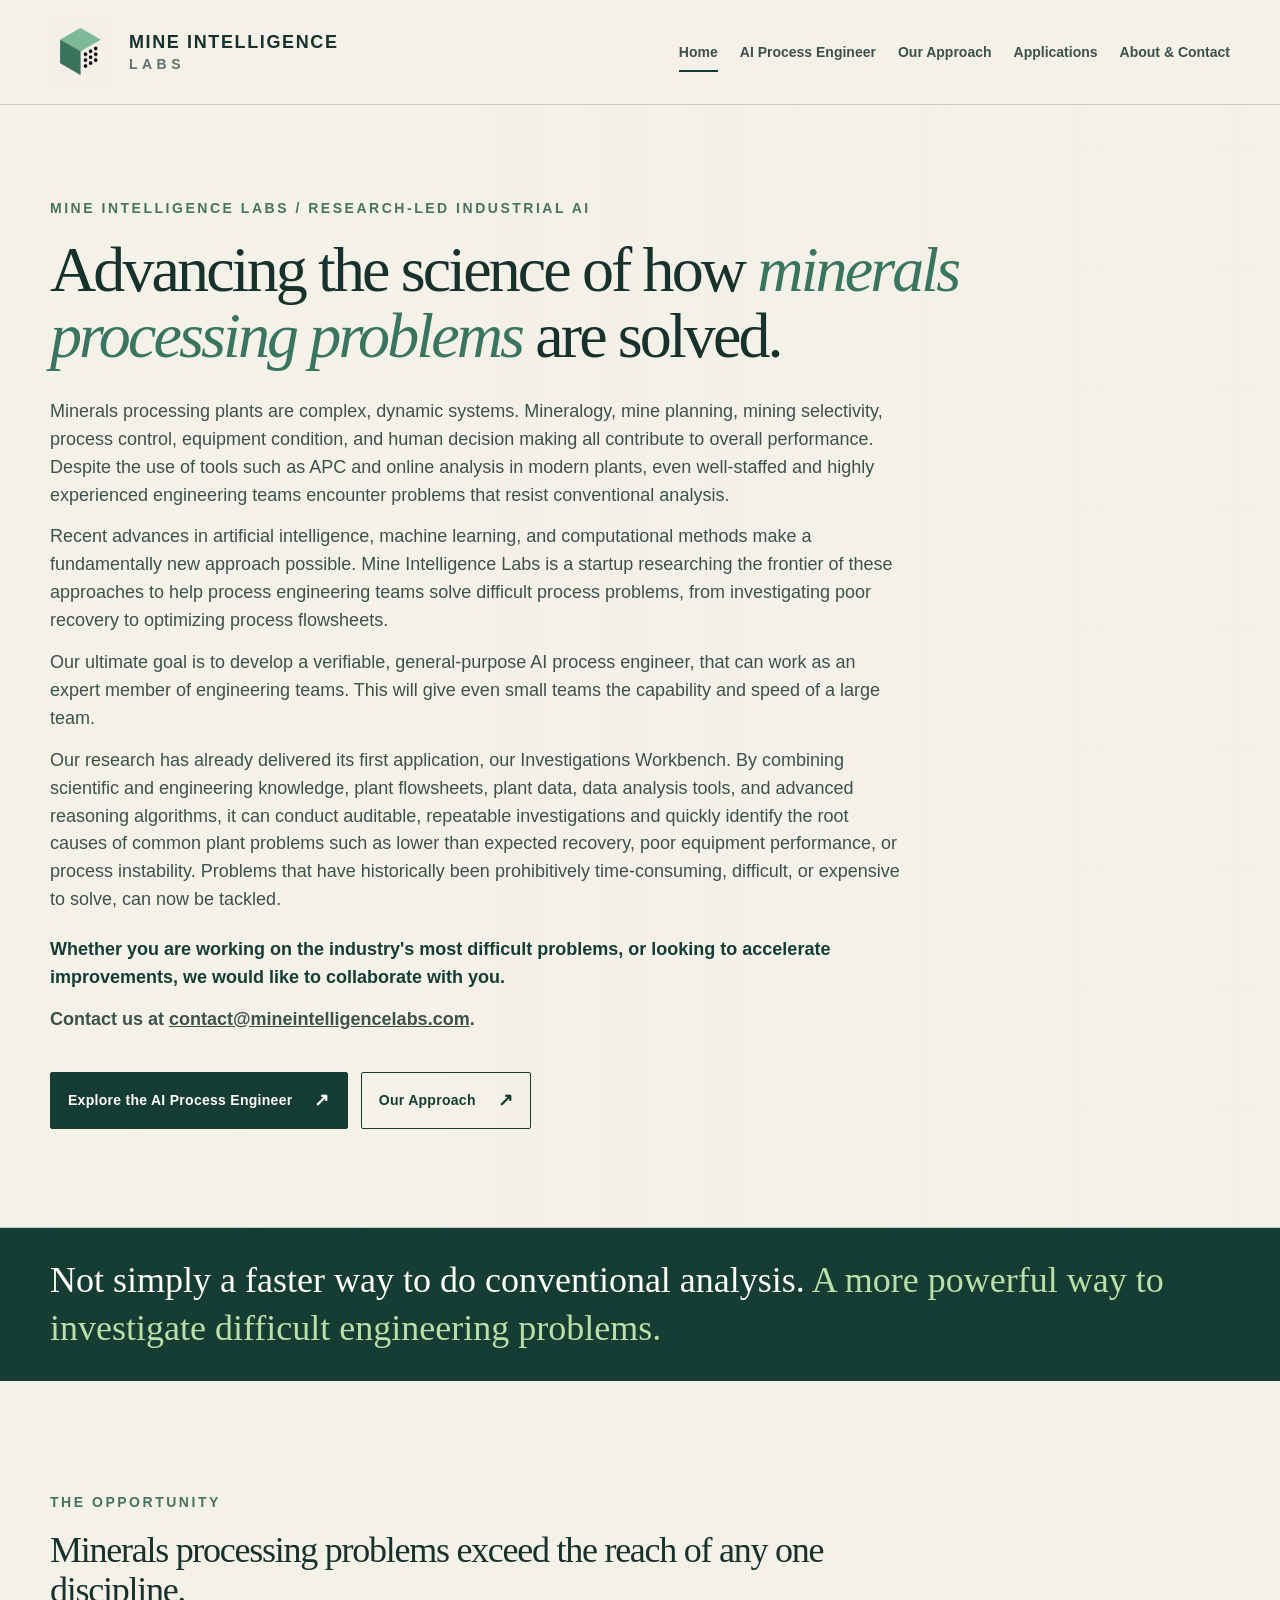
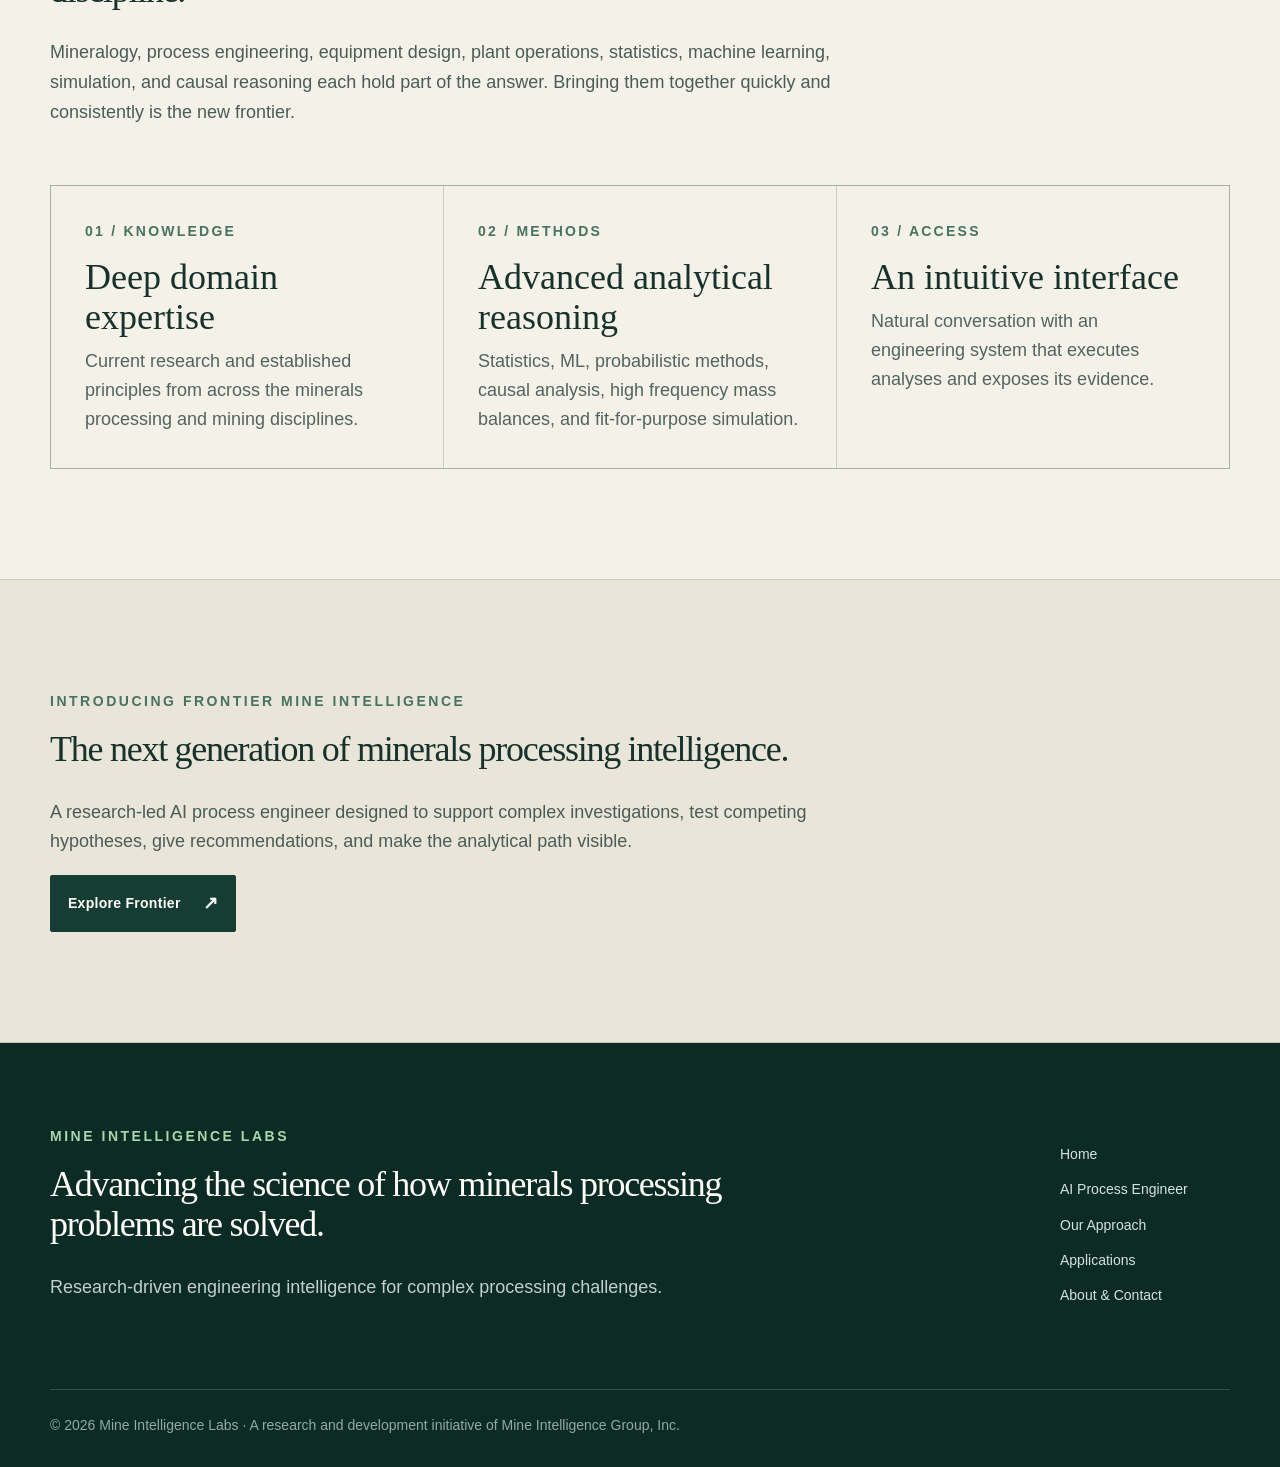
==== index.html @ 81250668 "Update homepage introduction and introduce Investigations Workbench" ====
<!doctype html>
<html lang="en">
<head>
  <meta charset="utf-8">
  <meta name="viewport" content="width=device-width,initial-scale=1">
  <meta name="description" content="Mine Intelligence Labs is developing a fundamentally new approach to solving complex minerals processing problems.">
  <title>Advancing minerals processing intelligence | Mine Intelligence Labs</title>
  <link rel="stylesheet" href="assets/style.css">
  <link rel="icon" href="assets/mine-intelligence-logo.png" type="image/png">
</head>
<body>
  <header><div class="nav"><a class="brand" href="index.html" aria-label="Mine Intelligence Labs home"><img class="mark" src="assets/mine-intelligence-logo.png" alt=""><span>MINE INTELLIGENCE<small>LABS</small></span></a><button class="menu" type="button" aria-label="Toggle navigation" aria-expanded="false">Menu ☰</button><nav class="links" aria-label="Main navigation"><a href="index.html" class="active" aria-current="page">Home</a><a href="process-engineer.html">AI Process Engineer</a><a href="approach.html">Our Approach</a><a href="applications.html">Applications</a><a href="about.html">About &amp; Contact</a></nav></div></header>
  <main>
    <section class="hero"><div class="wrap">
      <p class="eyebrow">Mine Intelligence Labs / Research-led industrial AI</p>
      <h1>Advancing the science of how <em>minerals processing problems</em> are solved.</h1>
      <div class="hero-copy">
        <p>Minerals processing plants are complex, dynamic systems. Mineralogy, mine planning, mining selectivity, process control, equipment condition, and human decision making all contribute to overall performance. Despite the use of tools such as APC and online analysis in modern plants, even well-staffed and highly experienced engineering teams encounter problems that resist conventional analysis.</p>
        <p>Recent advances in artificial intelligence, machine learning, and computational methods make a fundamentally new approach possible. Mine Intelligence Labs is a startup researching the frontier of these approaches to help process engineering teams solve difficult process problems, from investigating poor recovery to optimizing process flowsheets.</p>
        <p>Our ultimate goal is to develop a verifiable, general-purpose AI process engineer, that can work as an expert member of engineering teams. This will give even small teams the capability and speed of a large team.</p>
        <p>Our research has already delivered its first application, our Investigations Workbench. By combining scientific and engineering knowledge, plant flowsheets, plant data, data analysis tools, and advanced reasoning algorithms, it can conduct auditable, repeatable investigations and quickly identify the root causes of common plant problems such as lower than expected recovery, poor equipment performance, or process instability. Problems that have historically been prohibitively time-consuming, difficult, or expensive to solve, can now be tackled.</p>
        <p class="ambition"><strong>Whether you are working on the industry's most difficult problems, or looking to accelerate improvements, we would like to collaborate with you.</strong></p>
        <p><strong>Contact us at <a href="mailto:contact@mineintelligencelabs.com">contact@mineintelligencelabs.com</a>.</strong></p>
      </div>
      <div class="actions"><a class="button" href="process-engineer.html">Explore the AI Process Engineer<span class="arrow" aria-hidden="true">↗</span></a><a class="button outline" href="approach.html">Our Approach<span class="arrow" aria-hidden="true">↗</span></a></div>
    </div></section>
    <div class="band"><div class="wrap"><p>Not simply a faster way to do conventional analysis. <strong>A more powerful way to investigate difficult engineering problems.</strong></p></div></div>
    <section class="section"><div class="wrap"><p class="eyebrow">The opportunity</p><h2>Minerals processing problems exceed the reach of any one discipline.</h2><p class="lead">Mineralogy, process engineering, equipment design, plant operations, statistics, machine learning, simulation, and causal reasoning each hold part of the answer. Bringing them together quickly and consistently is the new frontier.</p><div class="grid three"><article class="card"><div class="number">01 / KNOWLEDGE</div><h3>Deep domain expertise</h3><p>Current research and established principles from across the minerals processing and mining disciplines.</p></article><article class="card"><div class="number">02 / METHODS</div><h3>Advanced analytical reasoning</h3><p>Statistics, ML, probabilistic methods, causal analysis, high frequency mass balances, and fit-for-purpose simulation.</p></article><article class="card"><div class="number">03 / ACCESS</div><h3>An intuitive interface</h3><p>Natural conversation with an engineering system that executes analyses and exposes its evidence.</p></article></div></div></section>
    <section class="section alt"><div class="wrap"><p class="eyebrow">Introducing Frontier Mine Intelligence</p><h2>The next generation of minerals processing intelligence.</h2><p class="lead">A research-led AI process engineer designed to support complex investigations, test competing hypotheses, give recommendations, and make the analytical path visible.</p><a class="button" href="process-engineer.html">Explore Frontier<span class="arrow" aria-hidden="true">↗</span></a></div></section>
  </main>
  <footer class="footer"><div class="wrap"><div class="footer-top"><div><p class="eyebrow" style="color:#aad6a9">MINE INTELLIGENCE LABS</p><h2>Advancing the science of how minerals processing problems are solved.</h2><p>Research-driven engineering intelligence for complex processing challenges.</p></div><div class="footer-links"><a href="index.html">Home</a><a href="process-engineer.html">AI Process Engineer</a><a href="approach.html">Our Approach</a><a href="applications.html">Applications</a><a href="about.html">About &amp; Contact</a></div></div><div class="fine">© 2026 Mine Intelligence Labs · A research and development initiative of Mine Intelligence Group, Inc.</div></div></footer>
  <script src="assets/site.js"></script>
</body>
</html>
---- assets/style.css ----
:root {
  --ink: #17312b;
  --forest: #153d34;
  --forest-deep: #0d2b25;
  --moss: #7dba99;
  --lime: #bbdfa8;
  --paper: #f4f1e9;
  --paper-deep: #e9e5d9;
  --white: #fffdf8;
  --muted: #64726d;
  --line: rgba(21, 61, 52, 0.2);
  --display: Georgia, "Times New Roman", serif;
  --sans: Inter, ui-sans-serif, -apple-system, BlinkMacSystemFont, "Segoe UI", sans-serif;
  /* Four-tier type system used across every page. */
  --type-display: clamp(44px, 6vw, 64px);
  --type-heading: clamp(30px, 3.4vw, 36px);
  --type-body: 18px;
  --type-small: 14px;
}

* { box-sizing: border-box; }

html { scroll-behavior: smooth; }

body {
  margin: 0;
  background: var(--paper);
  color: var(--ink);
  font-family: var(--sans);
  font-size: var(--type-body);
  line-height: 1.6;
  -webkit-font-smoothing: antialiased;
}

a { color: inherit; }

.wrap {
  width: min(1180px, calc(100% - 48px));
  margin: 0 auto;
}

header {
  position: sticky;
  top: 0;
  z-index: 20;
  border-bottom: 1px solid var(--line);
  background: rgba(244, 241, 233, 0.94);
  backdrop-filter: blur(14px);
}

.nav {
  width: min(1180px, calc(100% - 48px));
  min-height: 104px;
  margin: 0 auto;
  display: flex;
  align-items: center;
  justify-content: space-between;
  gap: 20px;
}

.brand {
  display: inline-flex;
  align-items: center;
  gap: 17px;
  text-decoration: none;
  font-size: var(--type-body);
  font-weight: 750;
  letter-spacing: 0.09em;
  line-height: 1.15;
}

.brand > span { white-space: nowrap; }

.brand small {
  display: block;
  color: var(--muted);
  font-size: var(--type-small);
  letter-spacing: 0.32em;
  margin-top: 4px;
}

.mark {
  width: 62px;
  height: 68px;
  flex: 0 0 auto;
  object-fit: contain;
}

.links { display: flex; align-items: center; gap: 22px; }

.links a {
  position: relative;
  text-decoration: none;
  color: #3d514b;
  font-size: var(--type-small);
  font-weight: 650;
  white-space: nowrap;
}

.links a::after {
  content: "";
  position: absolute;
  left: 0;
  right: 100%;
  bottom: -9px;
  height: 2px;
  background: var(--forest);
  transition: right 180ms ease;
}

.links a:hover::after,
.links a.active::after { right: 0; }

.menu {
  display: none;
  border: 1px solid var(--line);
  background: transparent;
  color: var(--forest);
  border-radius: 3px;
  padding: 9px 12px;
  font: 650 var(--type-small) var(--sans);
}

.hero {
  min-height: 720px;
  display: flex;
  align-items: center;
  background:
    linear-gradient(90deg, rgba(244,241,233,.98) 0%, rgba(244,241,233,.95) 62%, rgba(244,241,233,.72) 100%),
    repeating-linear-gradient(90deg, transparent 0 119px, rgba(21,61,52,.05) 120px),
    repeating-linear-gradient(0deg, transparent 0 119px, rgba(21,61,52,.05) 120px);
  border-bottom: 1px solid var(--line);
}

.hero .wrap { padding: 92px 0 98px; }

.hero h1,
.page-hero h1 {
  max-width: 1030px;
  margin: 18px 0 30px;
  font: 400 var(--type-display)/1.02 var(--display);
  letter-spacing: -0.045em;
}

.hero h1 em,
.page-hero h1 em { color: #39755f; font-style: italic; }

.hero-copy {
  max-width: 850px;
  display: grid;
  gap: 14px;
}

.hero-copy p,
.intro {
  margin: 0;
  color: #3d514b;
  font-size: var(--type-body);
  line-height: 1.55;
}

.hero-copy .ambition {
  color: var(--forest);
  font-weight: 750;
  margin-top: 8px;
}

.actions { display: flex; gap: 13px; flex-wrap: wrap; margin-top: 38px; }

.button {
  display: inline-flex;
  align-items: center;
  gap: 22px;
  border: 1px solid var(--forest);
  border-radius: 2px;
  background: var(--forest);
  color: var(--white);
  padding: 13px 17px;
  text-decoration: none;
  font-size: var(--type-small);
  font-weight: 750;
  letter-spacing: .02em;
  transition: transform 160ms ease, background 160ms ease;
}

.button:hover { transform: translateY(-2px); background: var(--forest-deep); }
.button.outline { background: transparent; color: var(--forest); }
.button.outline:hover { background: rgba(21,61,52,.06); }
.arrow { font-size: var(--type-body); }

.eyebrow {
  margin: 0;
  color: #477360;
  font-size: var(--type-small);
  font-weight: 800;
  letter-spacing: .18em;
  text-transform: uppercase;
}

.band { background: var(--forest); color: var(--white); }
.band .wrap { padding: 28px 0; }
.band p { margin: 0; font: 400 var(--type-heading)/1.35 var(--display); }
.band strong { color: var(--lime); font-weight: 400; }

.section { padding: 110px 0; border-bottom: 1px solid var(--line); }
.section.alt { background: var(--paper-deep); }

.section h2,
.footer h2 {
  max-width: 850px;
  margin: 18px 0 28px;
  font: 400 var(--type-heading)/1.1 var(--display);
  letter-spacing: -.035em;
}

.section h3 { margin: 14px 0 10px; font: 400 var(--type-heading)/1.12 var(--display); }
.lead { max-width: 800px; color: #4b5c57; font-size: var(--type-body); line-height: 1.65; }

.grid { display: grid; gap: 1px; margin-top: 58px; background: var(--line); border: 1px solid var(--line); }
.grid.three { grid-template-columns: repeat(3, 1fr); }
.grid.two { grid-template-columns: repeat(2, 1fr); }

.card { min-height: 260px; padding: 34px; background: var(--paper); }
.alt .card { background: var(--paper-deep); }
.card p { margin: 0; color: #53645f; font-size: var(--type-body); }
.number { color: #477360; font-size: var(--type-small); font-weight: 800; letter-spacing: .16em; }

.split { display: grid; grid-template-columns: 1.05fr .95fr; gap: 90px; align-items: start; margin-top: 48px; }
.statement { margin: 0; font: 400 var(--type-heading)/1.12 var(--display); letter-spacing: -.03em; }
.split .button { margin-top: 12px; }

.page-hero { padding: 112px 0 96px; border-bottom: 1px solid var(--line); }
.page-hero h1 { max-width: 960px; font-size: var(--type-display); }
.page-hero .intro { max-width: 820px; }

.process {
  display: grid;
  grid-template-columns: repeat(5, 1fr);
  margin-top: 56px;
  border-top: 1px solid var(--line);
  border-bottom: 1px solid var(--line);
}

.process div { position: relative; padding: 26px 22px 30px 0; }
.process div:not(:last-child)::after { content: "→"; position: absolute; right: 18px; top: 25px; color: var(--moss); }
.process strong { display: block; max-width: 140px; font: 400 var(--type-body)/1.2 var(--display); }

.application-list { margin-top: 52px; border-top: 1px solid var(--line); }
.application {
  display: grid;
  grid-template-columns: 80px 1fr 1fr;
  gap: 38px;
  padding: 32px 0;
  border-bottom: 1px solid var(--line);
}
.application h3 { margin: 0; }
.application p { margin: 4px 0 0; color: #53645f; font-size: var(--type-body); }

.contact-box {
  display: grid;
  grid-template-columns: 1fr auto;
  gap: 32px;
  align-items: end;
  background: var(--forest);
  color: var(--white);
  padding: 50px;
}
.contact-box h2 { margin-bottom: 12px; }
.contact-box p { margin: 0; color: #d5e2dc; font-size: var(--type-body); }
.contact-box .button { border-color: var(--lime); background: var(--lime); color: var(--forest-deep); white-space: nowrap; }

.footer { padding: 82px 0 30px; background: var(--forest-deep); color: var(--white); }
.footer-top { display: grid; grid-template-columns: 1fr auto; gap: 60px; }
.footer h2 { max-width: 710px; font-size: var(--type-heading); }
.footer p { color: #c1d0ca; font-size: var(--type-body); }
.footer p.eyebrow { font-size: var(--type-small); }
.footer-links { display: grid; align-content: start; gap: 13px; padding-top: 18px; min-width: 170px; }
.footer-links a { color: #d5e2dc; text-decoration: none; font-size: var(--type-small); }
.footer-links a:hover { color: var(--lime); }
.fine { margin-top: 70px; padding-top: 24px; border-top: 1px solid rgba(255,255,255,.16); color: #92a9a1; font-size: var(--type-small); }

@media (max-width: 900px) {
  .menu { display: block; }
  .links {
    display: none;
    position: absolute;
    left: 0;
    right: 0;
    top: 104px;
    padding: 24px;
    background: var(--paper);
    border-bottom: 1px solid var(--line);
    flex-direction: column;
    align-items: flex-start;
  }
  .links.open { display: flex; }
  .hero { min-height: auto; }
  .grid.three { grid-template-columns: 1fr; }
  .grid.two { grid-template-columns: 1fr; }
  .split { grid-template-columns: 1fr; gap: 38px; }
  .process { grid-template-columns: 1fr; }
  .process div { border-bottom: 1px solid var(--line); }
  .process div:not(:last-child)::after { content: "↓"; right: 8px; }
  .application { grid-template-columns: 50px 1fr; }
  .application p { grid-column: 2; }
}

@media (max-width: 640px) {
  .wrap, .nav { width: min(100% - 28px, 1180px); }
  .nav { min-height: 88px; }
  .links { top: 88px; }
  .brand { gap: 13px; font-size: var(--type-small); }
  .brand small { font-size: var(--type-small); }
  .mark { width: 50px; height: 55px; }
  .hero .wrap { padding: 68px 0 74px; }
  .section { padding: 76px 0; }
  .page-hero { padding: 78px 0 68px; }
  .card { min-height: auto; padding: 26px; }
  .footer-top, .contact-box { grid-template-columns: 1fr; }
  .contact-box { padding: 30px; }
  .footer-links { margin-top: 10px; }
}

@media (prefers-reduced-motion: reduce) {
  html { scroll-behavior: auto; }
  *, *::before, *::after { transition: none !important; }
}

/* Founder statement */
.founder-layout {
  display: grid;
  grid-template-columns: minmax(0, 260px) minmax(0, 1fr);
  gap: clamp(36px, 6vw, 80px);
  align-items: start;
}
.founder-portrait img { display: block; width: 100%; height: auto; }
.founder-copy h2 { margin-top: 0; scroll-margin-top: 130px; }
.founder-copy p { margin: 0 0 24px; color: #4b5c57; }
.founder-copy .founder-attribution { margin: 36px 0 0; color: var(--ink); }
.founder-attribution strong, .founder-attribution span { display: block; }
.founder-attribution span { margin-top: 4px; color: var(--muted); font-size: var(--type-small); }
@media (max-width: 900px) {
  .founder-layout { grid-template-columns: 1fr; }
  .founder-portrait { max-width: 240px; }
}
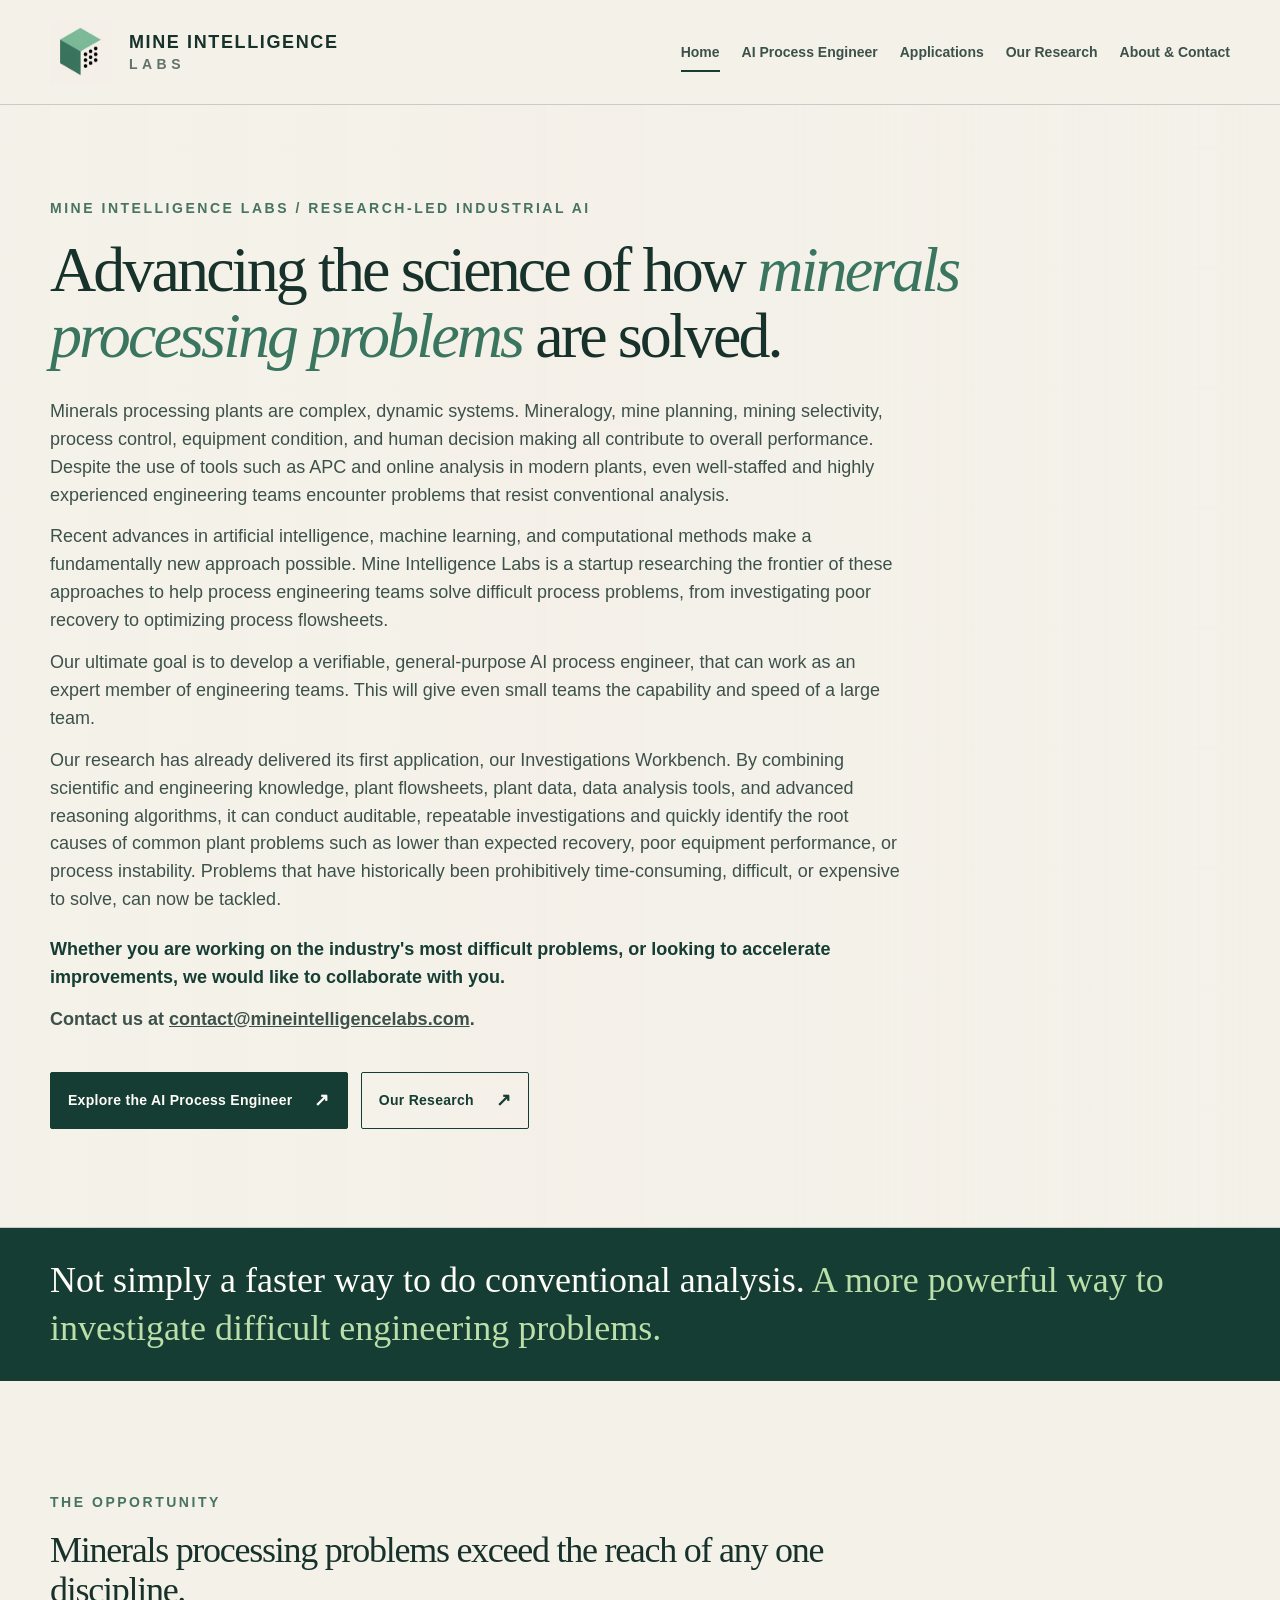
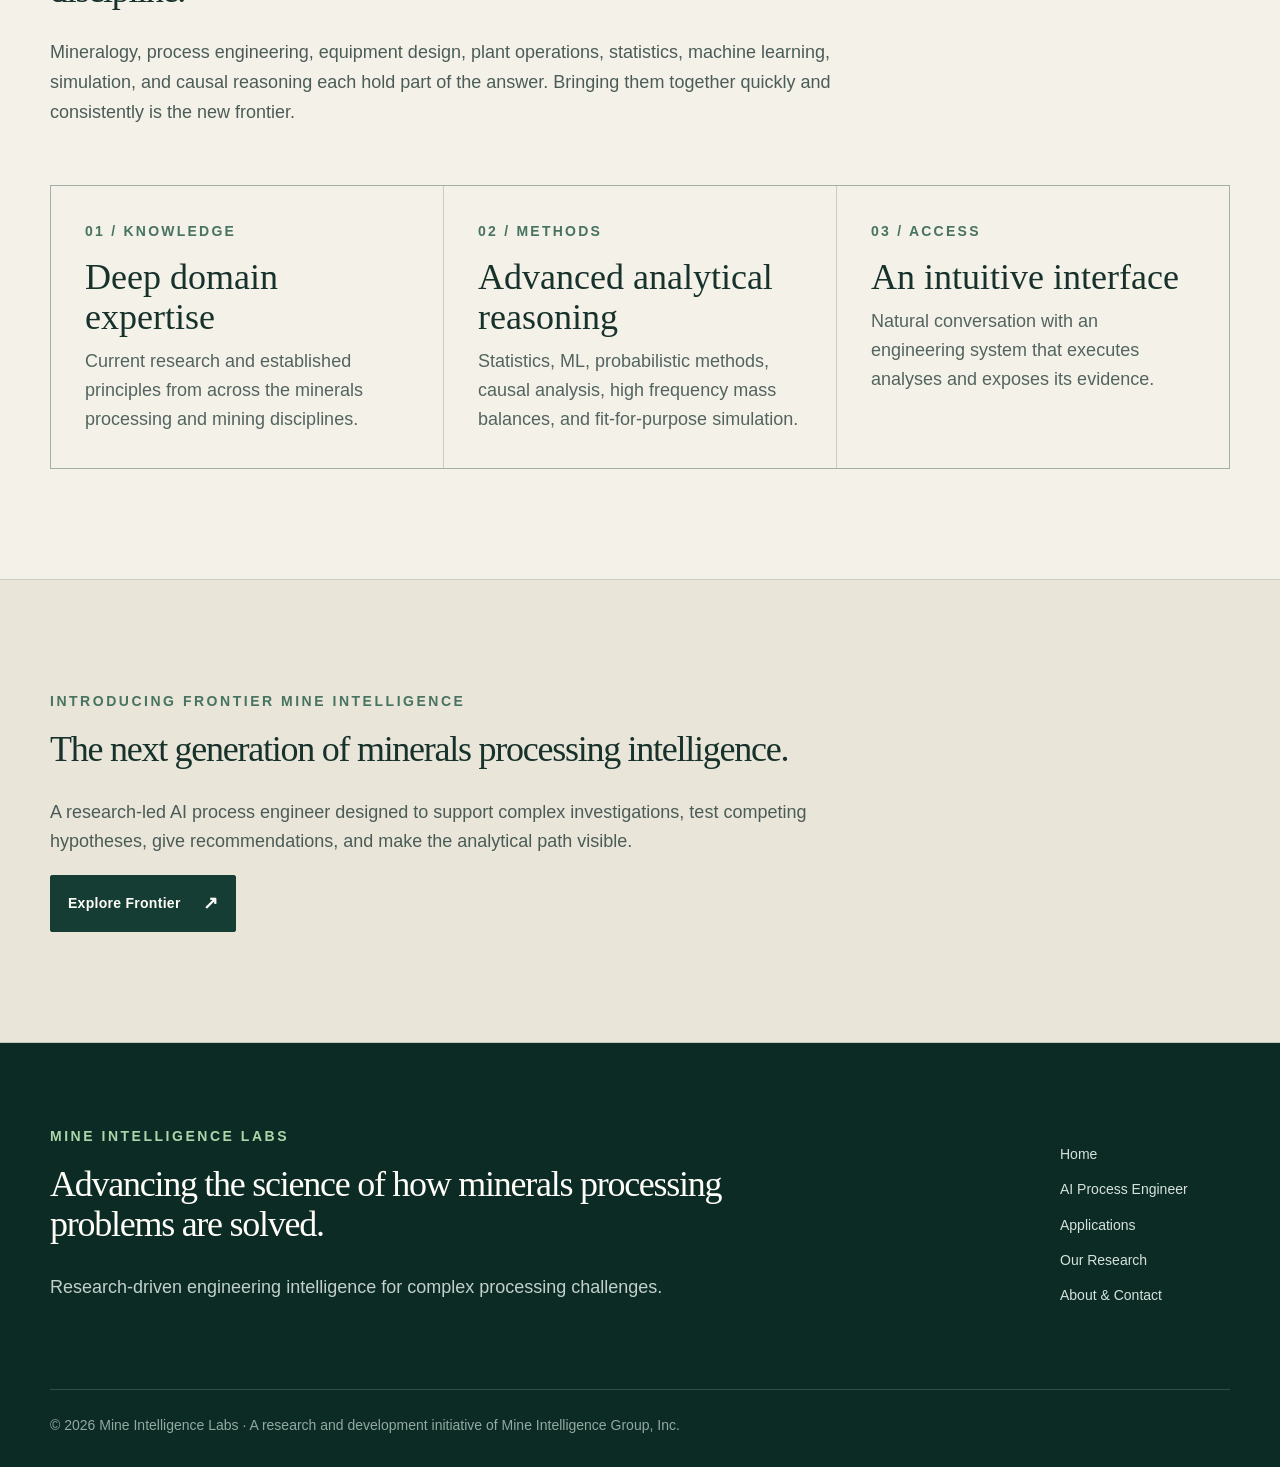
==== commit 15214e7e: "Rename homepage research links and reorder navigation" ====
--- a/index.html
+++ b/index.html
@@ -9,7 +9,7 @@
   <link rel="icon" href="assets/mine-intelligence-logo.png" type="image/png">
 </head>
 <body>
-  <header><div class="nav"><a class="brand" href="index.html" aria-label="Mine Intelligence Labs home"><img class="mark" src="assets/mine-intelligence-logo.png" alt=""><span>MINE INTELLIGENCE<small>LABS</small></span></a><button class="menu" type="button" aria-label="Toggle navigation" aria-expanded="false">Menu ☰</button><nav class="links" aria-label="Main navigation"><a href="index.html" class="active" aria-current="page">Home</a><a href="process-engineer.html">AI Process Engineer</a><a href="approach.html">Our Approach</a><a href="applications.html">Applications</a><a href="about.html">About &amp; Contact</a></nav></div></header>
+  <header><div class="nav"><a class="brand" href="index.html" aria-label="Mine Intelligence Labs home"><img class="mark" src="assets/mine-intelligence-logo.png" alt=""><span>MINE INTELLIGENCE<small>LABS</small></span></a><button class="menu" type="button" aria-label="Toggle navigation" aria-expanded="false">Menu ☰</button><nav class="links" aria-label="Main navigation"><a href="index.html" class="active" aria-current="page">Home</a><a href="process-engineer.html">AI Process Engineer</a><a href="applications.html">Applications</a><a href="approach.html">Our Research</a><a href="about.html">About &amp; Contact</a></nav></div></header>
   <main>
     <section class="hero"><div class="wrap">
       <p class="eyebrow">Mine Intelligence Labs / Research-led industrial AI</p>
@@ -22,13 +22,13 @@
         <p class="ambition"><strong>Whether you are working on the industry's most difficult problems, or looking to accelerate improvements, we would like to collaborate with you.</strong></p>
         <p><strong>Contact us at <a href="mailto:contact@mineintelligencelabs.com">contact@mineintelligencelabs.com</a>.</strong></p>
       </div>
-      <div class="actions"><a class="button" href="process-engineer.html">Explore the AI Process Engineer<span class="arrow" aria-hidden="true">↗</span></a><a class="button outline" href="approach.html">Our Approach<span class="arrow" aria-hidden="true">↗</span></a></div>
+      <div class="actions"><a class="button" href="process-engineer.html">Explore the AI Process Engineer<span class="arrow" aria-hidden="true">↗</span></a><a class="button outline" href="approach.html">Our Research<span class="arrow" aria-hidden="true">↗</span></a></div>
     </div></section>
     <div class="band"><div class="wrap"><p>Not simply a faster way to do conventional analysis. <strong>A more powerful way to investigate difficult engineering problems.</strong></p></div></div>
     <section class="section"><div class="wrap"><p class="eyebrow">The opportunity</p><h2>Minerals processing problems exceed the reach of any one discipline.</h2><p class="lead">Mineralogy, process engineering, equipment design, plant operations, statistics, machine learning, simulation, and causal reasoning each hold part of the answer. Bringing them together quickly and consistently is the new frontier.</p><div class="grid three"><article class="card"><div class="number">01 / KNOWLEDGE</div><h3>Deep domain expertise</h3><p>Current research and established principles from across the minerals processing and mining disciplines.</p></article><article class="card"><div class="number">02 / METHODS</div><h3>Advanced analytical reasoning</h3><p>Statistics, ML, probabilistic methods, causal analysis, high frequency mass balances, and fit-for-purpose simulation.</p></article><article class="card"><div class="number">03 / ACCESS</div><h3>An intuitive interface</h3><p>Natural conversation with an engineering system that executes analyses and exposes its evidence.</p></article></div></div></section>
     <section class="section alt"><div class="wrap"><p class="eyebrow">Introducing Frontier Mine Intelligence</p><h2>The next generation of minerals processing intelligence.</h2><p class="lead">A research-led AI process engineer designed to support complex investigations, test competing hypotheses, give recommendations, and make the analytical path visible.</p><a class="button" href="process-engineer.html">Explore Frontier<span class="arrow" aria-hidden="true">↗</span></a></div></section>
   </main>
-  <footer class="footer"><div class="wrap"><div class="footer-top"><div><p class="eyebrow" style="color:#aad6a9">MINE INTELLIGENCE LABS</p><h2>Advancing the science of how minerals processing problems are solved.</h2><p>Research-driven engineering intelligence for complex processing challenges.</p></div><div class="footer-links"><a href="index.html">Home</a><a href="process-engineer.html">AI Process Engineer</a><a href="approach.html">Our Approach</a><a href="applications.html">Applications</a><a href="about.html">About &amp; Contact</a></div></div><div class="fine">© 2026 Mine Intelligence Labs · A research and development initiative of Mine Intelligence Group, Inc.</div></div></footer>
+  <footer class="footer"><div class="wrap"><div class="footer-top"><div><p class="eyebrow" style="color:#aad6a9">MINE INTELLIGENCE LABS</p><h2>Advancing the science of how minerals processing problems are solved.</h2><p>Research-driven engineering intelligence for complex processing challenges.</p></div><div class="footer-links"><a href="index.html">Home</a><a href="process-engineer.html">AI Process Engineer</a><a href="applications.html">Applications</a><a href="approach.html">Our Research</a><a href="about.html">About &amp; Contact</a></div></div><div class="fine">© 2026 Mine Intelligence Labs · A research and development initiative of Mine Intelligence Group, Inc.</div></div></footer>
   <script src="assets/site.js"></script>
 </body>
 </html>
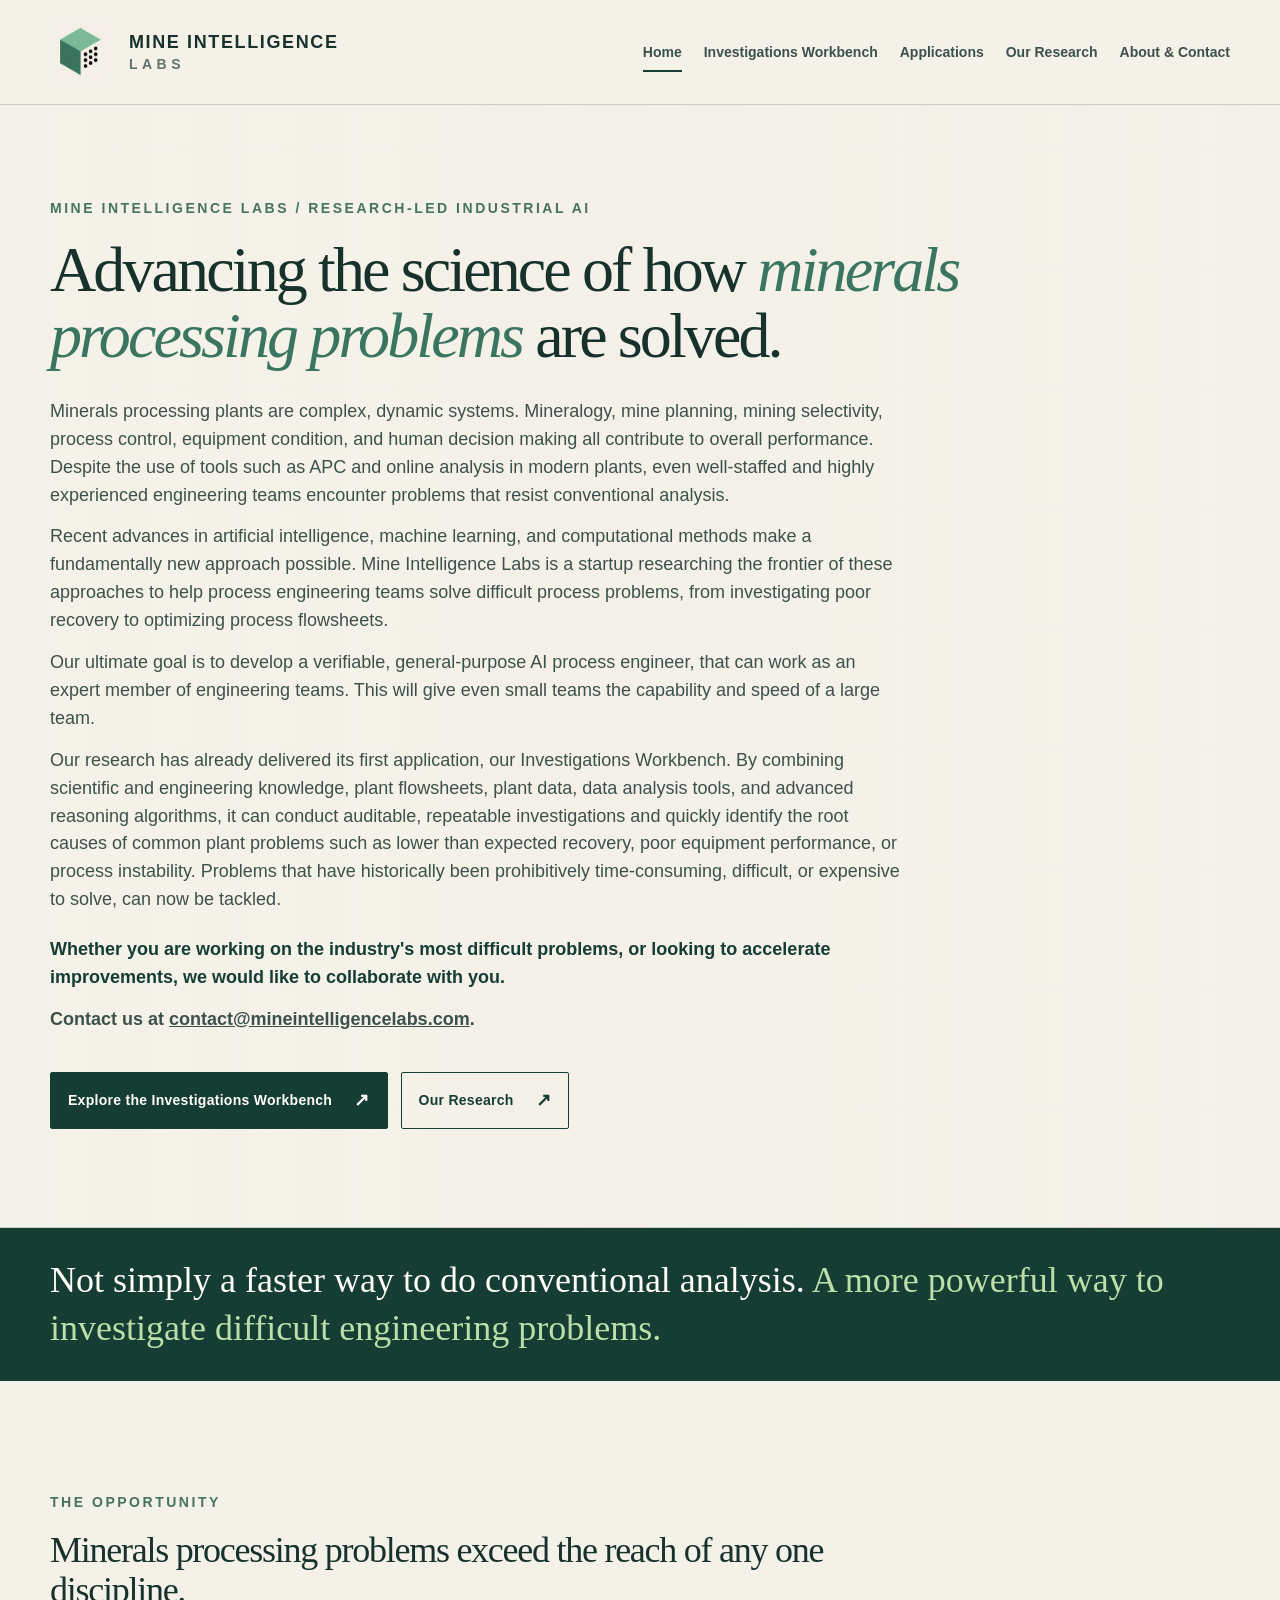
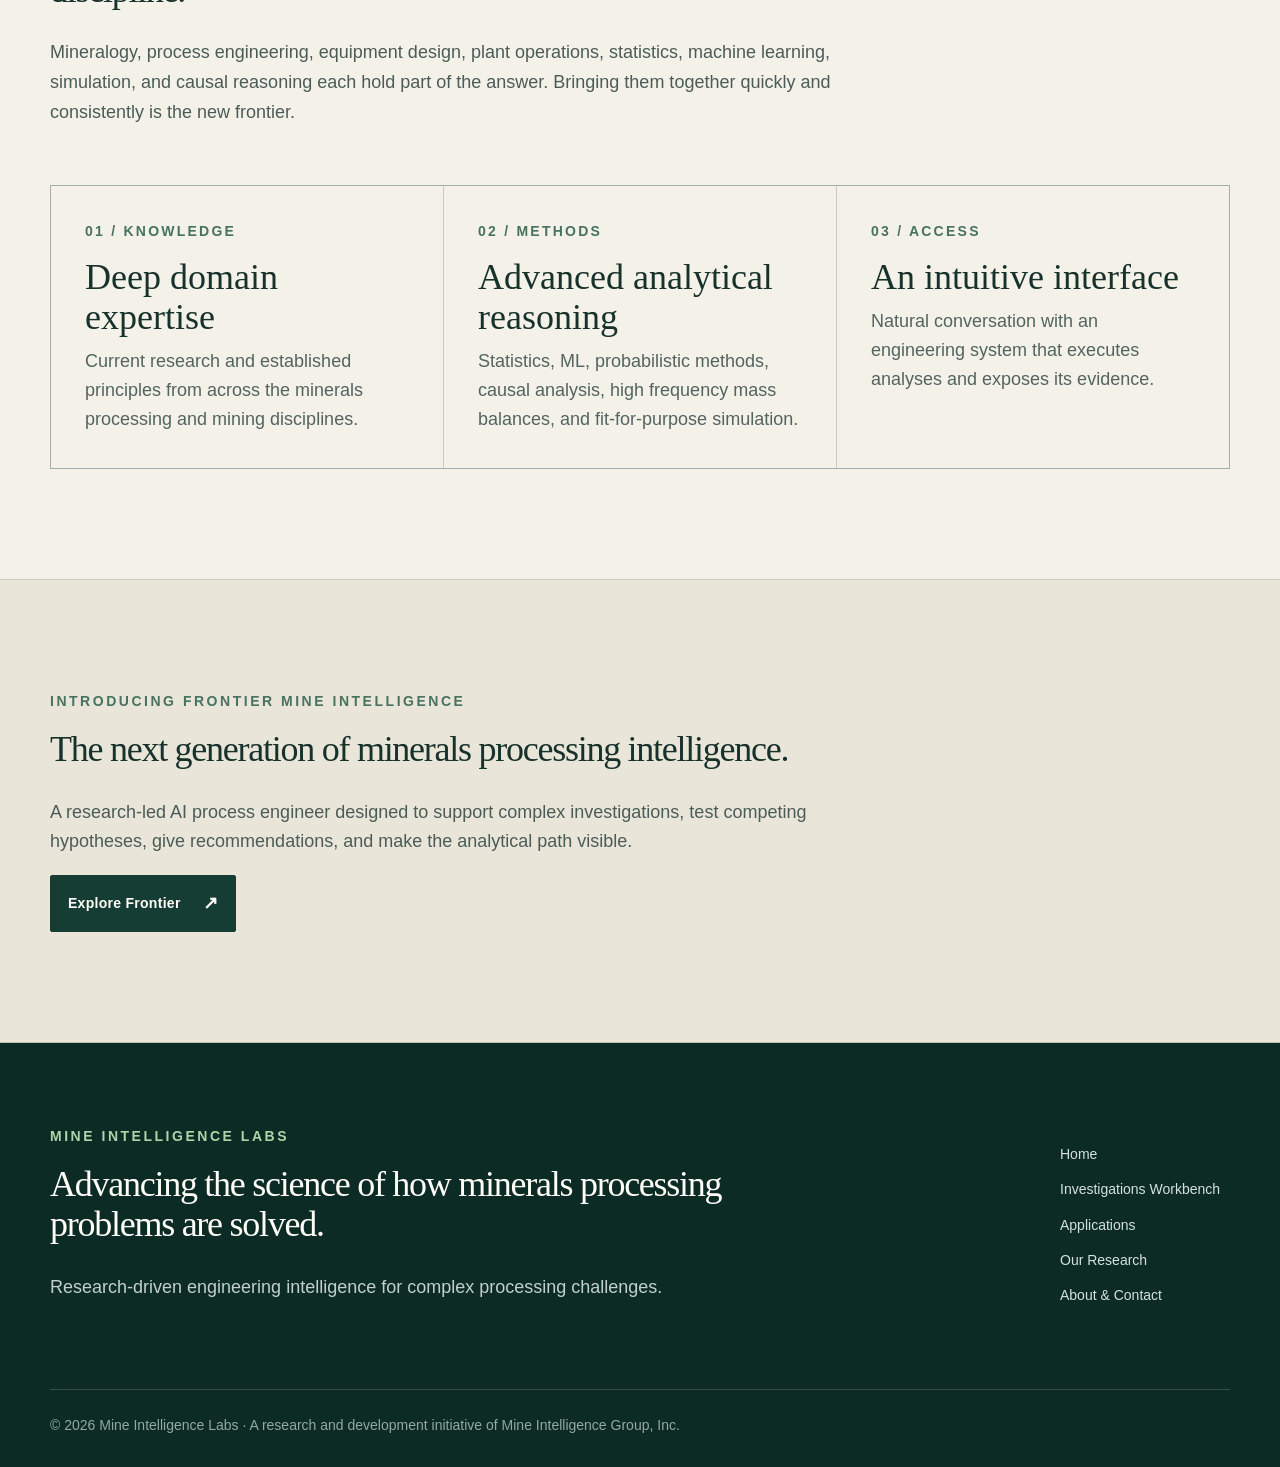
==== commit 6f93393e: "Make Investigations Workbench and research navigation consistent across all pages" ====
--- a/index.html
+++ b/index.html
@@ -9,7 +9,7 @@
   <link rel="icon" href="assets/mine-intelligence-logo.png" type="image/png">
 </head>
 <body>
-  <header><div class="nav"><a class="brand" href="index.html" aria-label="Mine Intelligence Labs home"><img class="mark" src="assets/mine-intelligence-logo.png" alt=""><span>MINE INTELLIGENCE<small>LABS</small></span></a><button class="menu" type="button" aria-label="Toggle navigation" aria-expanded="false">Menu ☰</button><nav class="links" aria-label="Main navigation"><a href="index.html" class="active" aria-current="page">Home</a><a href="process-engineer.html">AI Process Engineer</a><a href="applications.html">Applications</a><a href="approach.html">Our Research</a><a href="about.html">About &amp; Contact</a></nav></div></header>
+  <header><div class="nav"><a class="brand" href="index.html" aria-label="Mine Intelligence Labs home"><img class="mark" src="assets/mine-intelligence-logo.png" alt=""><span>MINE INTELLIGENCE<small>LABS</small></span></a><button class="menu" type="button" aria-label="Toggle navigation" aria-expanded="false">Menu ☰</button><nav class="links" aria-label="Main navigation"><a href="index.html" class="active" aria-current="page">Home</a><a href="process-engineer.html">Investigations Workbench</a><a href="applications.html">Applications</a><a href="approach.html">Our Research</a><a href="about.html">About &amp; Contact</a></nav></div></header>
   <main>
     <section class="hero"><div class="wrap">
       <p class="eyebrow">Mine Intelligence Labs / Research-led industrial AI</p>
@@ -22,13 +22,13 @@
         <p class="ambition"><strong>Whether you are working on the industry's most difficult problems, or looking to accelerate improvements, we would like to collaborate with you.</strong></p>
         <p><strong>Contact us at <a href="mailto:contact@mineintelligencelabs.com">contact@mineintelligencelabs.com</a>.</strong></p>
       </div>
-      <div class="actions"><a class="button" href="process-engineer.html">Explore the AI Process Engineer<span class="arrow" aria-hidden="true">↗</span></a><a class="button outline" href="approach.html">Our Research<span class="arrow" aria-hidden="true">↗</span></a></div>
+      <div class="actions"><a class="button" href="process-engineer.html">Explore the Investigations Workbench<span class="arrow" aria-hidden="true">↗</span></a><a class="button outline" href="approach.html">Our Research<span class="arrow" aria-hidden="true">↗</span></a></div>
     </div></section>
     <div class="band"><div class="wrap"><p>Not simply a faster way to do conventional analysis. <strong>A more powerful way to investigate difficult engineering problems.</strong></p></div></div>
     <section class="section"><div class="wrap"><p class="eyebrow">The opportunity</p><h2>Minerals processing problems exceed the reach of any one discipline.</h2><p class="lead">Mineralogy, process engineering, equipment design, plant operations, statistics, machine learning, simulation, and causal reasoning each hold part of the answer. Bringing them together quickly and consistently is the new frontier.</p><div class="grid three"><article class="card"><div class="number">01 / KNOWLEDGE</div><h3>Deep domain expertise</h3><p>Current research and established principles from across the minerals processing and mining disciplines.</p></article><article class="card"><div class="number">02 / METHODS</div><h3>Advanced analytical reasoning</h3><p>Statistics, ML, probabilistic methods, causal analysis, high frequency mass balances, and fit-for-purpose simulation.</p></article><article class="card"><div class="number">03 / ACCESS</div><h3>An intuitive interface</h3><p>Natural conversation with an engineering system that executes analyses and exposes its evidence.</p></article></div></div></section>
     <section class="section alt"><div class="wrap"><p class="eyebrow">Introducing Frontier Mine Intelligence</p><h2>The next generation of minerals processing intelligence.</h2><p class="lead">A research-led AI process engineer designed to support complex investigations, test competing hypotheses, give recommendations, and make the analytical path visible.</p><a class="button" href="process-engineer.html">Explore Frontier<span class="arrow" aria-hidden="true">↗</span></a></div></section>
   </main>
-  <footer class="footer"><div class="wrap"><div class="footer-top"><div><p class="eyebrow" style="color:#aad6a9">MINE INTELLIGENCE LABS</p><h2>Advancing the science of how minerals processing problems are solved.</h2><p>Research-driven engineering intelligence for complex processing challenges.</p></div><div class="footer-links"><a href="index.html">Home</a><a href="process-engineer.html">AI Process Engineer</a><a href="applications.html">Applications</a><a href="approach.html">Our Research</a><a href="about.html">About &amp; Contact</a></div></div><div class="fine">© 2026 Mine Intelligence Labs · A research and development initiative of Mine Intelligence Group, Inc.</div></div></footer>
+  <footer class="footer"><div class="wrap"><div class="footer-top"><div><p class="eyebrow" style="color:#aad6a9">MINE INTELLIGENCE LABS</p><h2>Advancing the science of how minerals processing problems are solved.</h2><p>Research-driven engineering intelligence for complex processing challenges.</p></div><div class="footer-links"><a href="index.html">Home</a><a href="process-engineer.html">Investigations Workbench</a><a href="applications.html">Applications</a><a href="approach.html">Our Research</a><a href="about.html">About &amp; Contact</a></div></div><div class="fine">© 2026 Mine Intelligence Labs · A research and development initiative of Mine Intelligence Group, Inc.</div></div></footer>
   <script src="assets/site.js"></script>
 </body>
 </html>
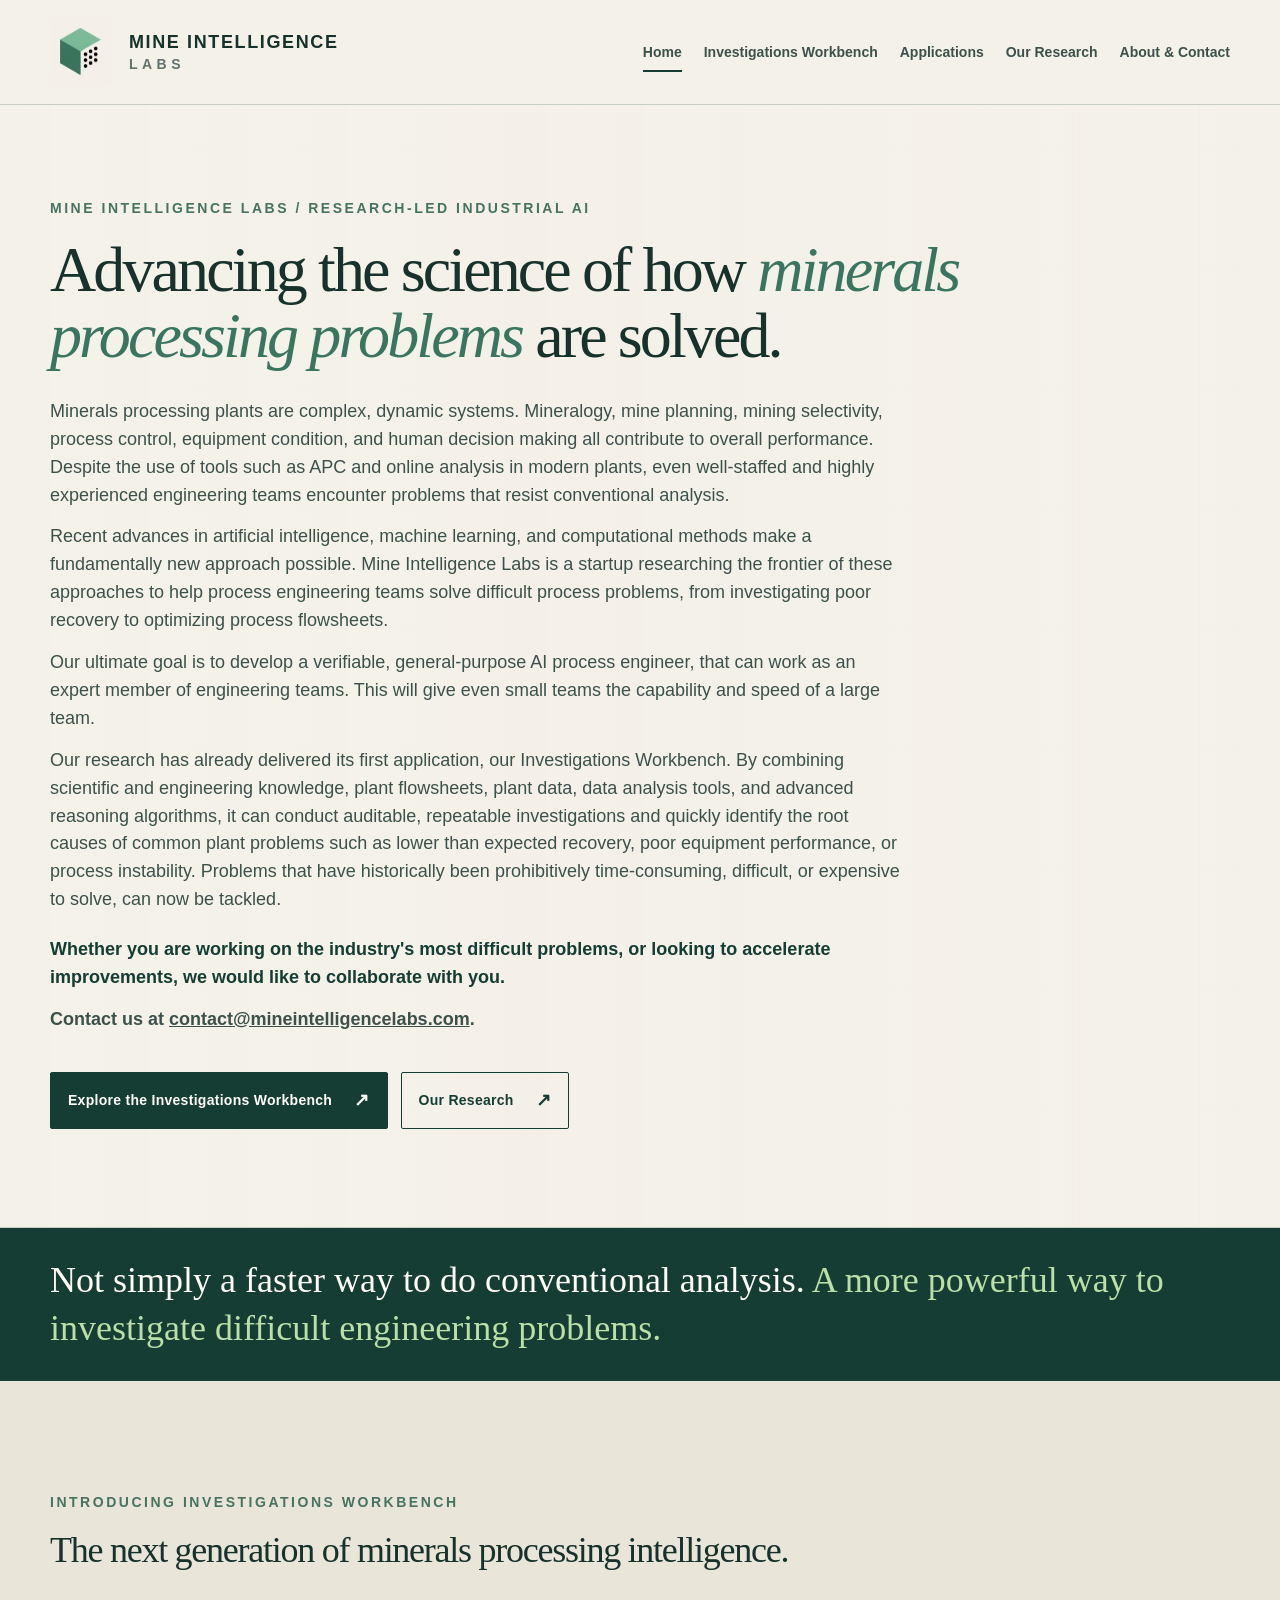
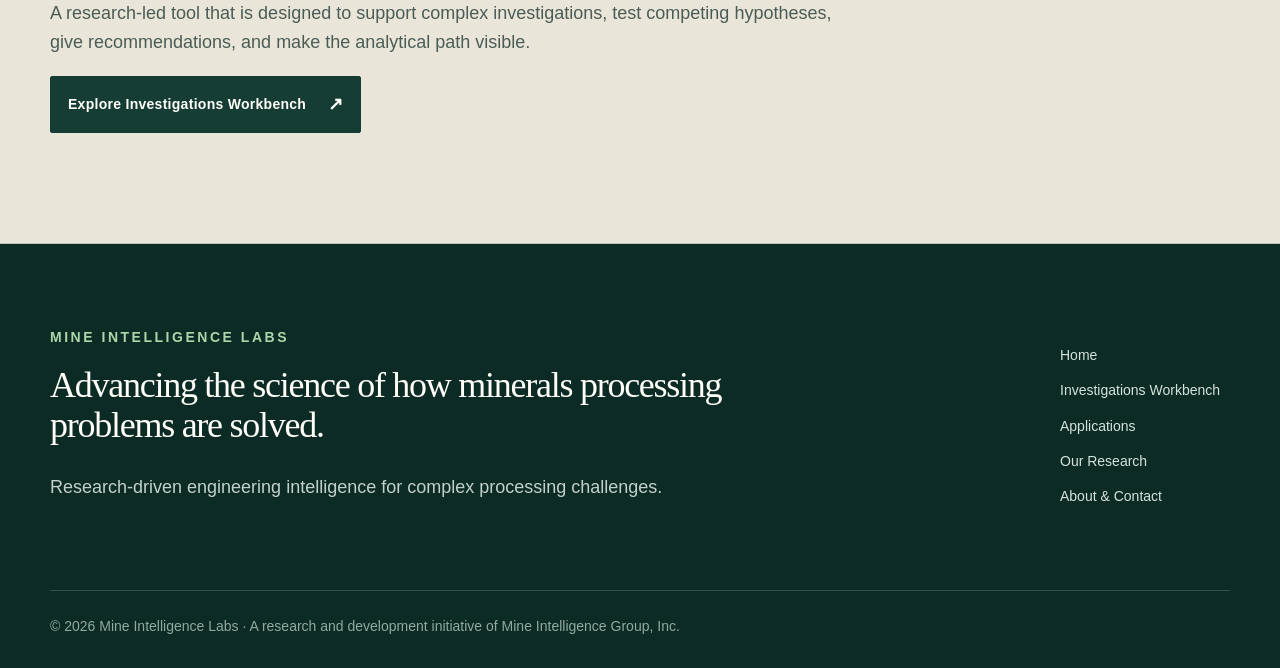
==== commit f81d156e: "Simplify homepage and update Investigations Workbench introduction" ====
--- a/index.html
+++ b/index.html
@@ -25,8 +25,7 @@
       <div class="actions"><a class="button" href="process-engineer.html">Explore the Investigations Workbench<span class="arrow" aria-hidden="true">↗</span></a><a class="button outline" href="approach.html">Our Research<span class="arrow" aria-hidden="true">↗</span></a></div>
     </div></section>
     <div class="band"><div class="wrap"><p>Not simply a faster way to do conventional analysis. <strong>A more powerful way to investigate difficult engineering problems.</strong></p></div></div>
-    <section class="section"><div class="wrap"><p class="eyebrow">The opportunity</p><h2>Minerals processing problems exceed the reach of any one discipline.</h2><p class="lead">Mineralogy, process engineering, equipment design, plant operations, statistics, machine learning, simulation, and causal reasoning each hold part of the answer. Bringing them together quickly and consistently is the new frontier.</p><div class="grid three"><article class="card"><div class="number">01 / KNOWLEDGE</div><h3>Deep domain expertise</h3><p>Current research and established principles from across the minerals processing and mining disciplines.</p></article><article class="card"><div class="number">02 / METHODS</div><h3>Advanced analytical reasoning</h3><p>Statistics, ML, probabilistic methods, causal analysis, high frequency mass balances, and fit-for-purpose simulation.</p></article><article class="card"><div class="number">03 / ACCESS</div><h3>An intuitive interface</h3><p>Natural conversation with an engineering system that executes analyses and exposes its evidence.</p></article></div></div></section>
-    <section class="section alt"><div class="wrap"><p class="eyebrow">Introducing Frontier Mine Intelligence</p><h2>The next generation of minerals processing intelligence.</h2><p class="lead">A research-led AI process engineer designed to support complex investigations, test competing hypotheses, give recommendations, and make the analytical path visible.</p><a class="button" href="process-engineer.html">Explore Frontier<span class="arrow" aria-hidden="true">↗</span></a></div></section>
+    <section class="section alt"><div class="wrap"><p class="eyebrow">INTRODUCING INVESTIGATIONS WORKBENCH</p><h2>The next generation of minerals processing intelligence.</h2><p class="lead">A research-led tool that is designed to support complex investigations, test competing hypotheses, give recommendations, and make the analytical path visible.</p><a class="button" href="process-engineer.html">Explore Investigations Workbench<span class="arrow" aria-hidden="true">↗</span></a></div></section>
   </main>
   <footer class="footer"><div class="wrap"><div class="footer-top"><div><p class="eyebrow" style="color:#aad6a9">MINE INTELLIGENCE LABS</p><h2>Advancing the science of how minerals processing problems are solved.</h2><p>Research-driven engineering intelligence for complex processing challenges.</p></div><div class="footer-links"><a href="index.html">Home</a><a href="process-engineer.html">Investigations Workbench</a><a href="applications.html">Applications</a><a href="approach.html">Our Research</a><a href="about.html">About &amp; Contact</a></div></div><div class="fine">© 2026 Mine Intelligence Labs · A research and development initiative of Mine Intelligence Group, Inc.</div></div></footer>
   <script src="assets/site.js"></script>
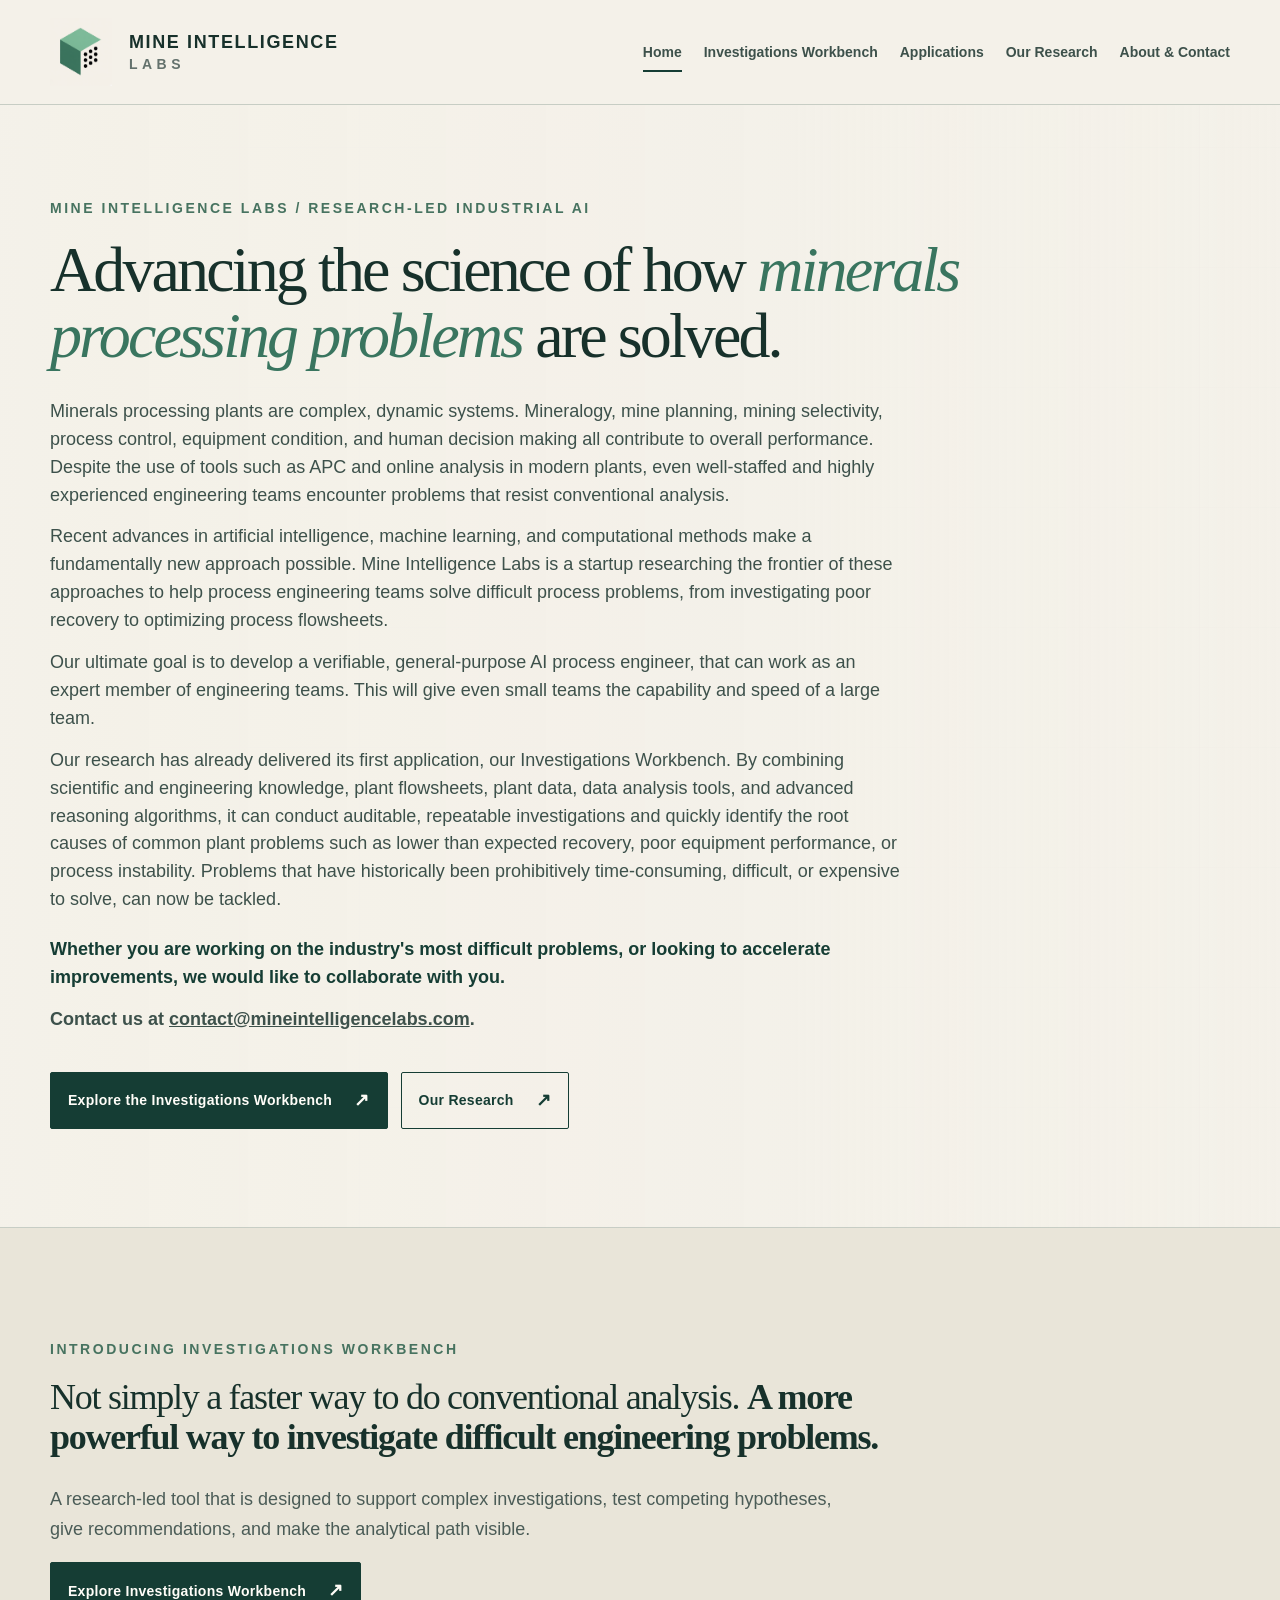
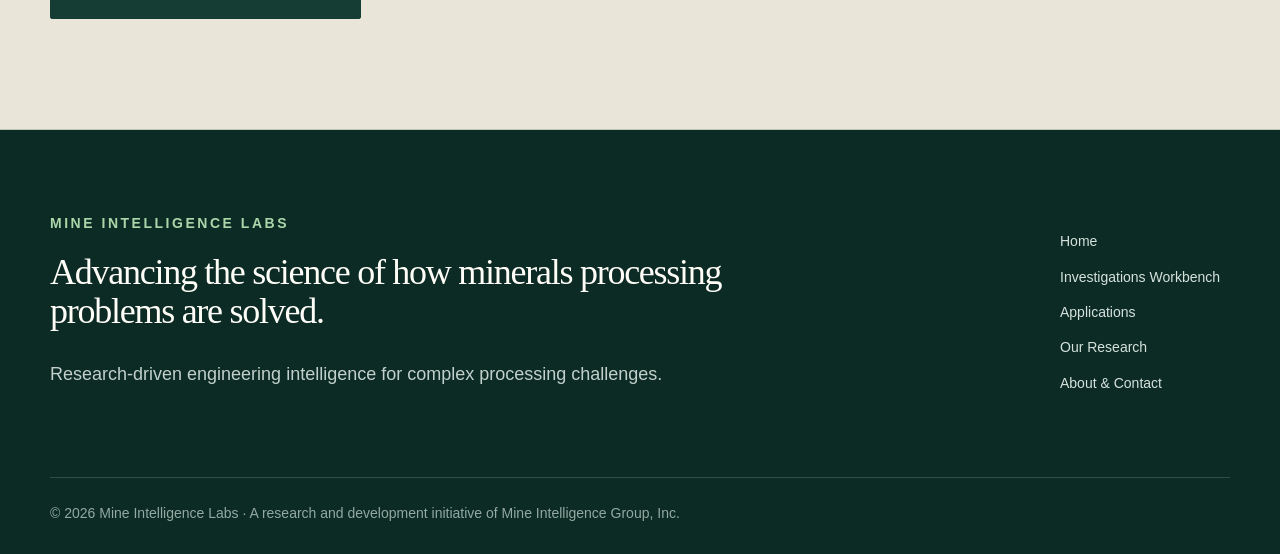
==== commit 81809280: "Move investigation statement into Workbench heading and remove green band" ====
--- a/index.html
+++ b/index.html
@@ -24,8 +24,7 @@
       </div>
       <div class="actions"><a class="button" href="process-engineer.html">Explore the Investigations Workbench<span class="arrow" aria-hidden="true">↗</span></a><a class="button outline" href="approach.html">Our Research<span class="arrow" aria-hidden="true">↗</span></a></div>
     </div></section>
-    <div class="band"><div class="wrap"><p>Not simply a faster way to do conventional analysis. <strong>A more powerful way to investigate difficult engineering problems.</strong></p></div></div>
-    <section class="section alt"><div class="wrap"><p class="eyebrow">INTRODUCING INVESTIGATIONS WORKBENCH</p><h2>The next generation of minerals processing intelligence.</h2><p class="lead">A research-led tool that is designed to support complex investigations, test competing hypotheses, give recommendations, and make the analytical path visible.</p><a class="button" href="process-engineer.html">Explore Investigations Workbench<span class="arrow" aria-hidden="true">↗</span></a></div></section>
+    <section class="section alt"><div class="wrap"><p class="eyebrow">INTRODUCING INVESTIGATIONS WORKBENCH</p><h2>Not simply a faster way to do conventional analysis. <strong>A more powerful way to investigate difficult engineering problems.</strong></h2><p class="lead">A research-led tool that is designed to support complex investigations, test competing hypotheses, give recommendations, and make the analytical path visible.</p><a class="button" href="process-engineer.html">Explore Investigations Workbench<span class="arrow" aria-hidden="true">↗</span></a></div></section>
   </main>
   <footer class="footer"><div class="wrap"><div class="footer-top"><div><p class="eyebrow" style="color:#aad6a9">MINE INTELLIGENCE LABS</p><h2>Advancing the science of how minerals processing problems are solved.</h2><p>Research-driven engineering intelligence for complex processing challenges.</p></div><div class="footer-links"><a href="index.html">Home</a><a href="process-engineer.html">Investigations Workbench</a><a href="applications.html">Applications</a><a href="approach.html">Our Research</a><a href="about.html">About &amp; Contact</a></div></div><div class="fine">© 2026 Mine Intelligence Labs · A research and development initiative of Mine Intelligence Group, Inc.</div></div></footer>
   <script src="assets/site.js"></script>
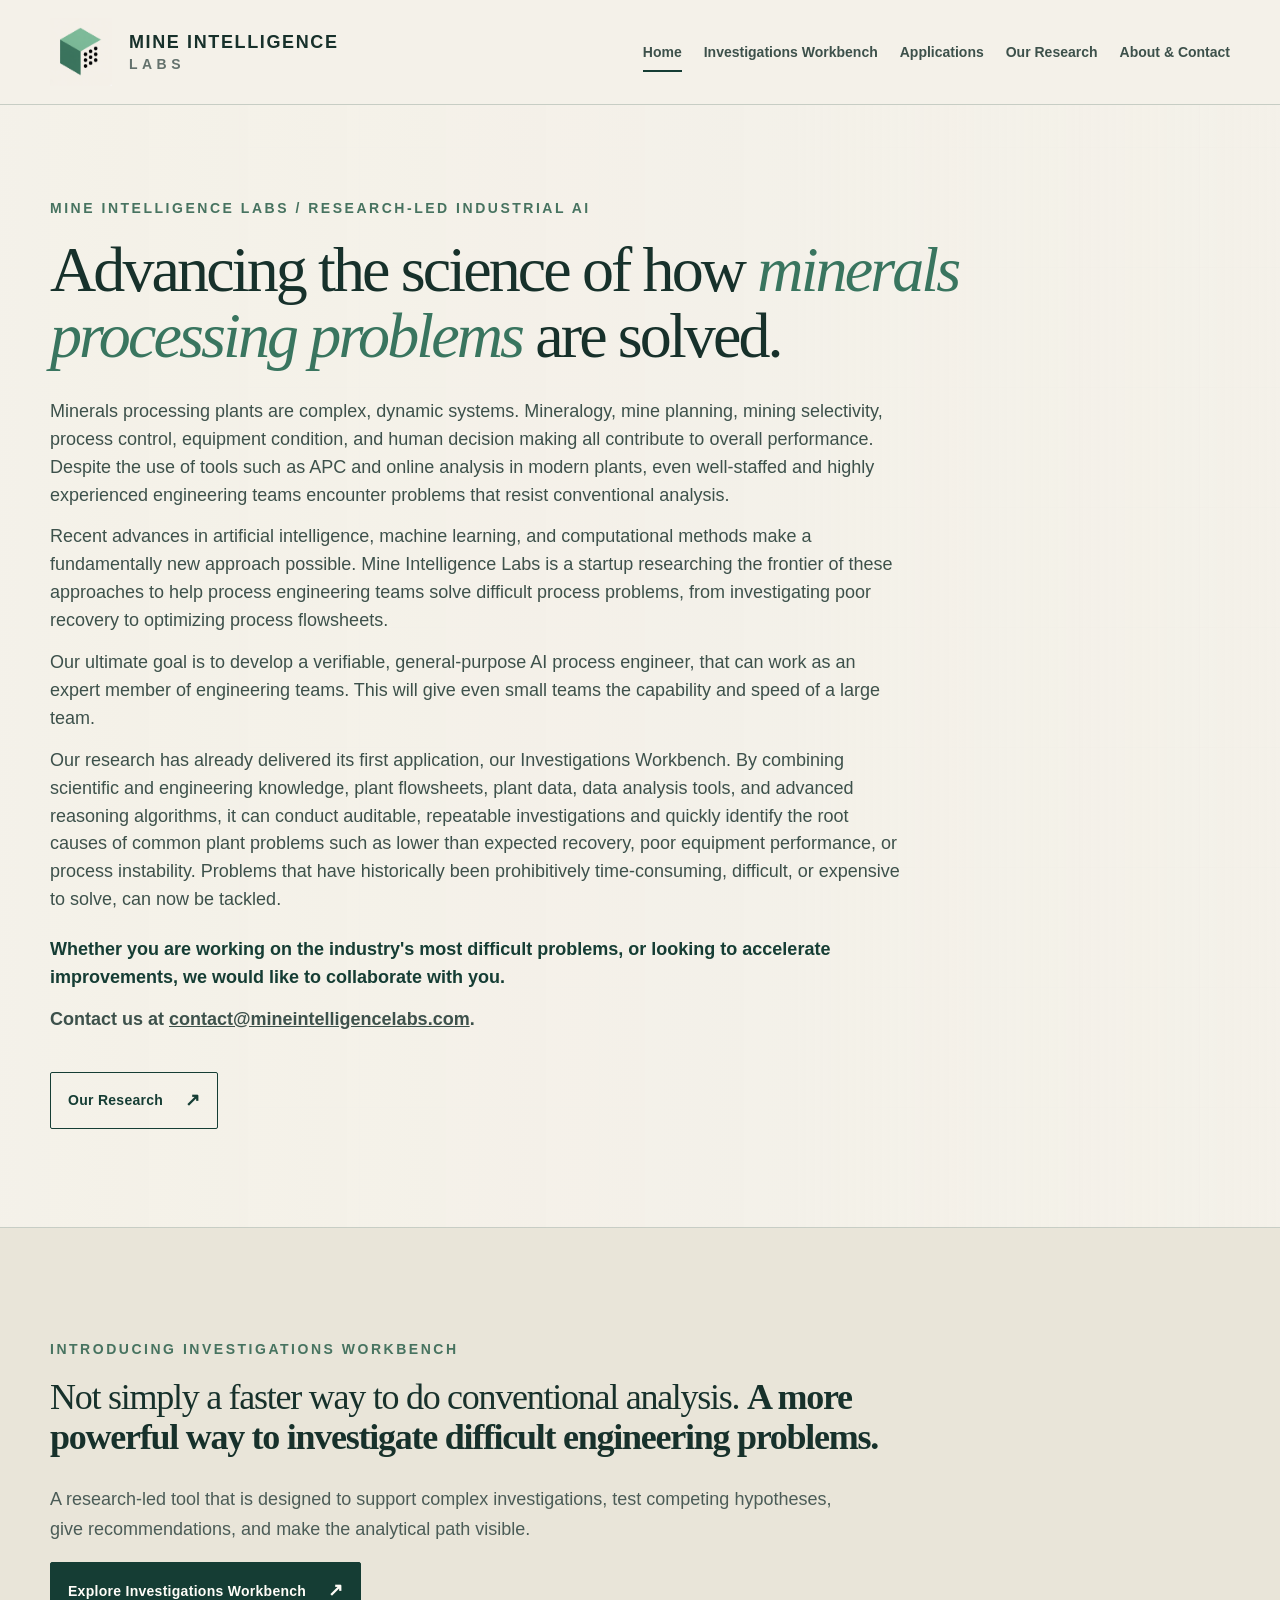
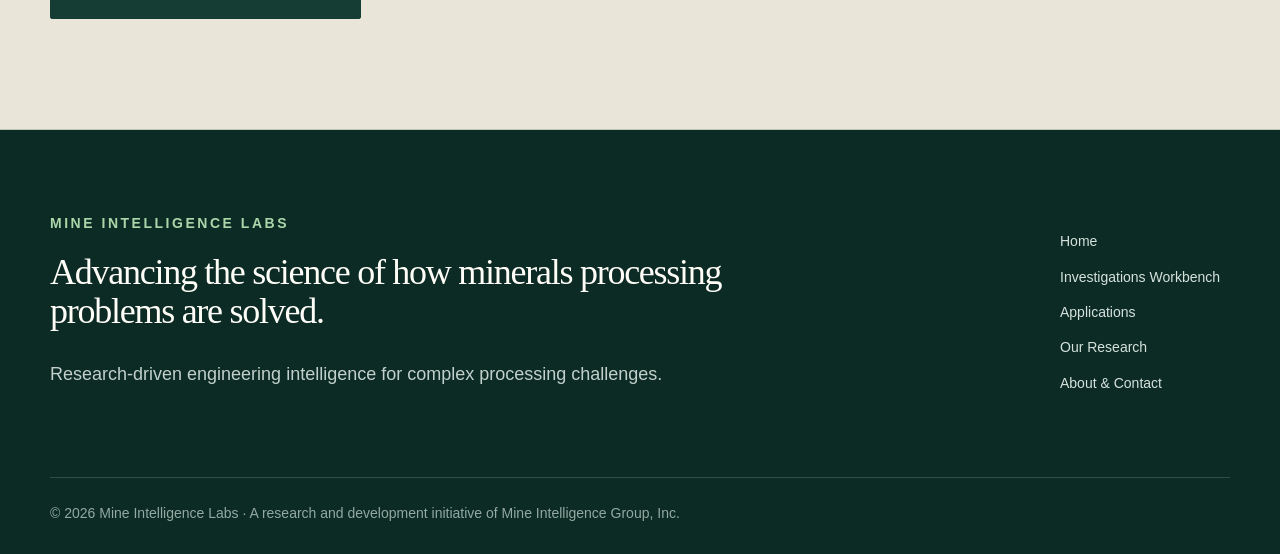
==== commit c147e35a: "Keep only Our Research link below homepage contact line" ====
--- a/index.html
+++ b/index.html
@@ -22,7 +22,7 @@
         <p class="ambition"><strong>Whether you are working on the industry's most difficult problems, or looking to accelerate improvements, we would like to collaborate with you.</strong></p>
         <p><strong>Contact us at <a href="mailto:contact@mineintelligencelabs.com">contact@mineintelligencelabs.com</a>.</strong></p>
       </div>
-      <div class="actions"><a class="button" href="process-engineer.html">Explore the Investigations Workbench<span class="arrow" aria-hidden="true">↗</span></a><a class="button outline" href="approach.html">Our Research<span class="arrow" aria-hidden="true">↗</span></a></div>
+      <div class="actions"><a class="button outline" href="approach.html">Our Research<span class="arrow" aria-hidden="true">↗</span></a></div>
     </div></section>
     <section class="section alt"><div class="wrap"><p class="eyebrow">INTRODUCING INVESTIGATIONS WORKBENCH</p><h2>Not simply a faster way to do conventional analysis. <strong>A more powerful way to investigate difficult engineering problems.</strong></h2><p class="lead">A research-led tool that is designed to support complex investigations, test competing hypotheses, give recommendations, and make the analytical path visible.</p><a class="button" href="process-engineer.html">Explore Investigations Workbench<span class="arrow" aria-hidden="true">↗</span></a></div></section>
   </main>
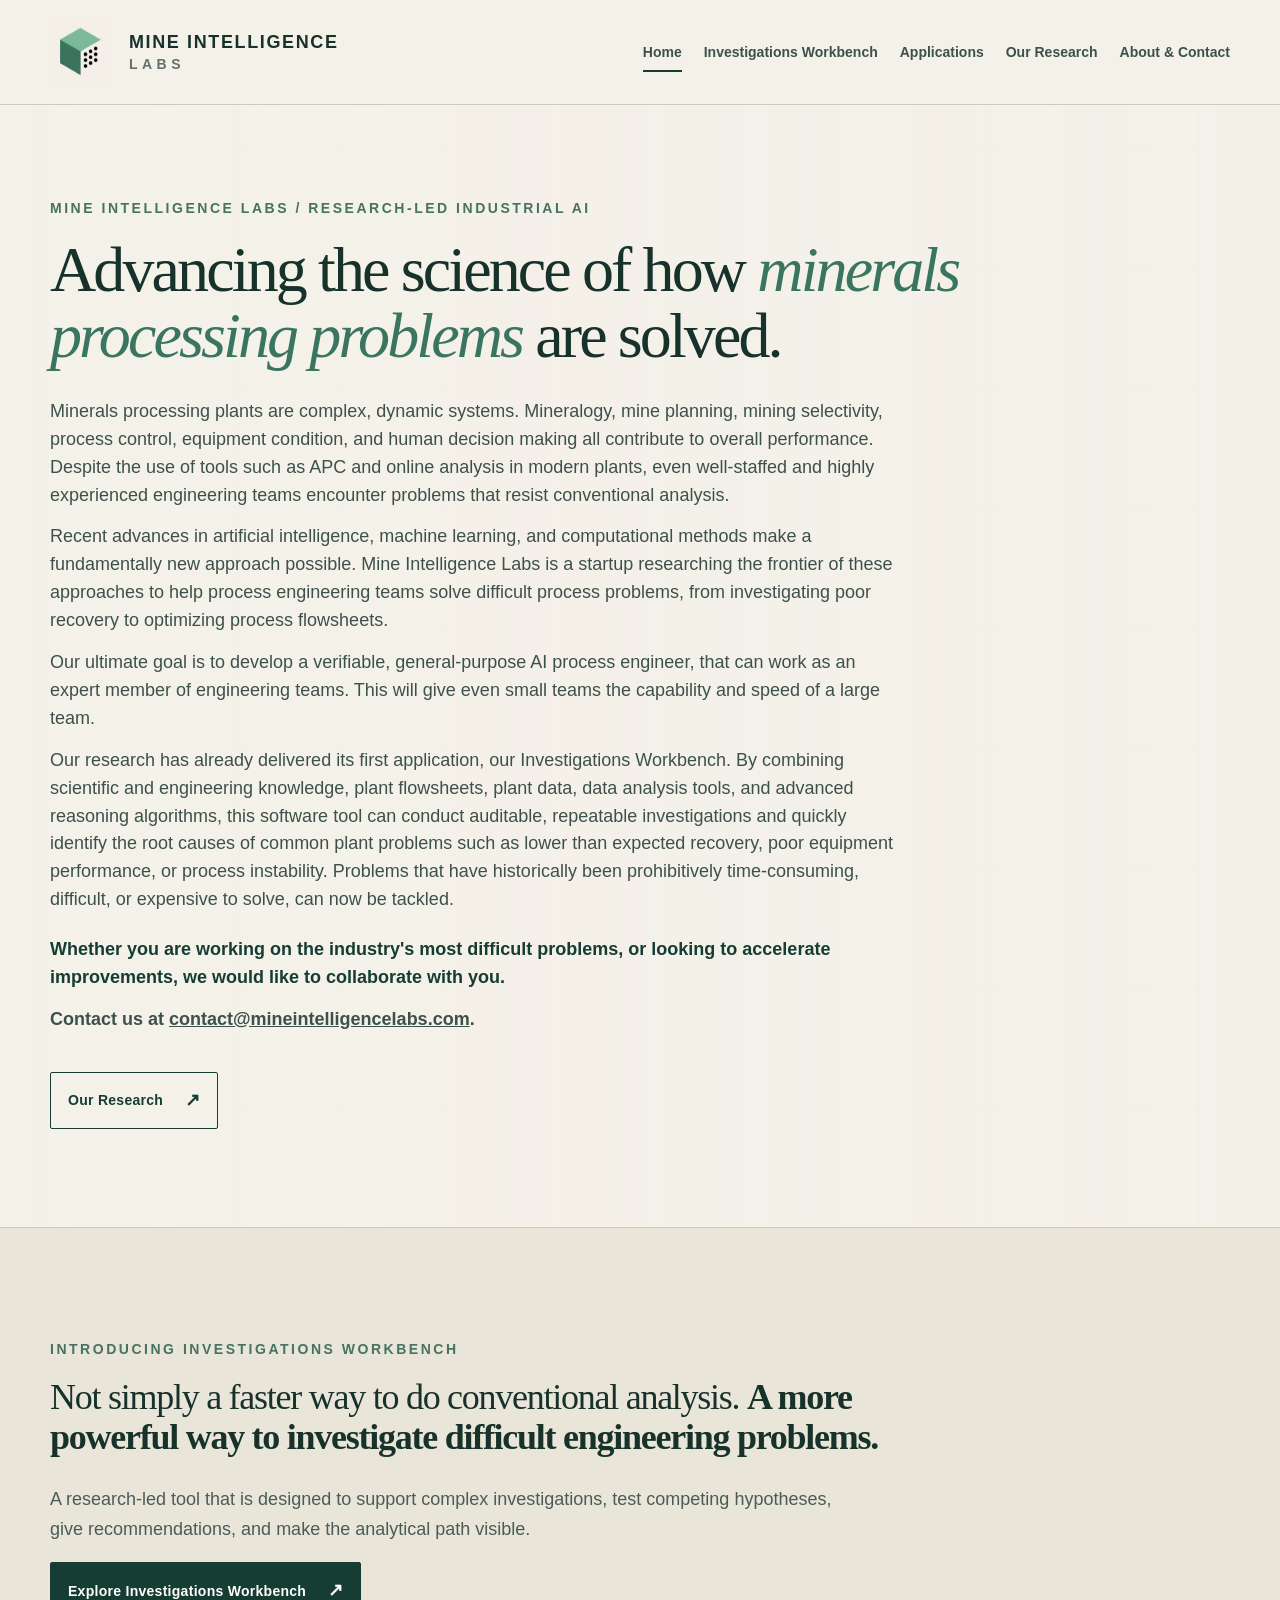
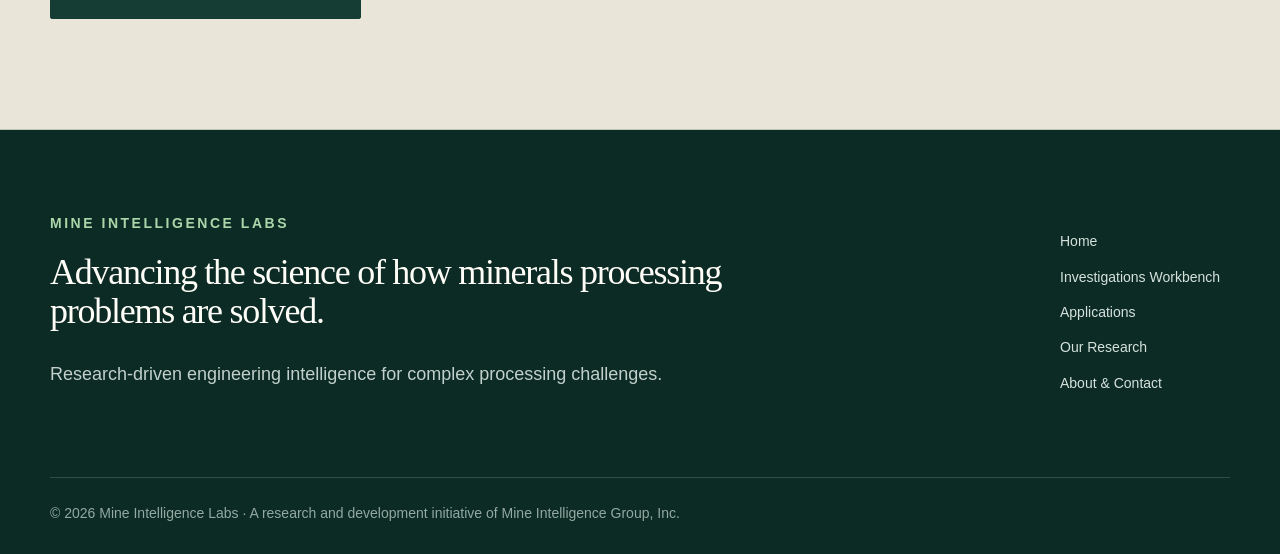
==== commit 7b11764a: "Clarify homepage Investigations Workbench description" ====
--- a/index.html
+++ b/index.html
@@ -18,7 +18,7 @@
         <p>Minerals processing plants are complex, dynamic systems. Mineralogy, mine planning, mining selectivity, process control, equipment condition, and human decision making all contribute to overall performance. Despite the use of tools such as APC and online analysis in modern plants, even well-staffed and highly experienced engineering teams encounter problems that resist conventional analysis.</p>
         <p>Recent advances in artificial intelligence, machine learning, and computational methods make a fundamentally new approach possible. Mine Intelligence Labs is a startup researching the frontier of these approaches to help process engineering teams solve difficult process problems, from investigating poor recovery to optimizing process flowsheets.</p>
         <p>Our ultimate goal is to develop a verifiable, general-purpose AI process engineer, that can work as an expert member of engineering teams. This will give even small teams the capability and speed of a large team.</p>
-        <p>Our research has already delivered its first application, our Investigations Workbench. By combining scientific and engineering knowledge, plant flowsheets, plant data, data analysis tools, and advanced reasoning algorithms, it can conduct auditable, repeatable investigations and quickly identify the root causes of common plant problems such as lower than expected recovery, poor equipment performance, or process instability. Problems that have historically been prohibitively time-consuming, difficult, or expensive to solve, can now be tackled.</p>
+        <p>Our research has already delivered its first application, our Investigations Workbench. By combining scientific and engineering knowledge, plant flowsheets, plant data, data analysis tools, and advanced reasoning algorithms, this software tool can conduct auditable, repeatable investigations and quickly identify the root causes of common plant problems such as lower than expected recovery, poor equipment performance, or process instability. Problems that have historically been prohibitively time-consuming, difficult, or expensive to solve, can now be tackled.</p>
         <p class="ambition"><strong>Whether you are working on the industry's most difficult problems, or looking to accelerate improvements, we would like to collaborate with you.</strong></p>
         <p><strong>Contact us at <a href="mailto:contact@mineintelligencelabs.com">contact@mineintelligencelabs.com</a>.</strong></p>
       </div>
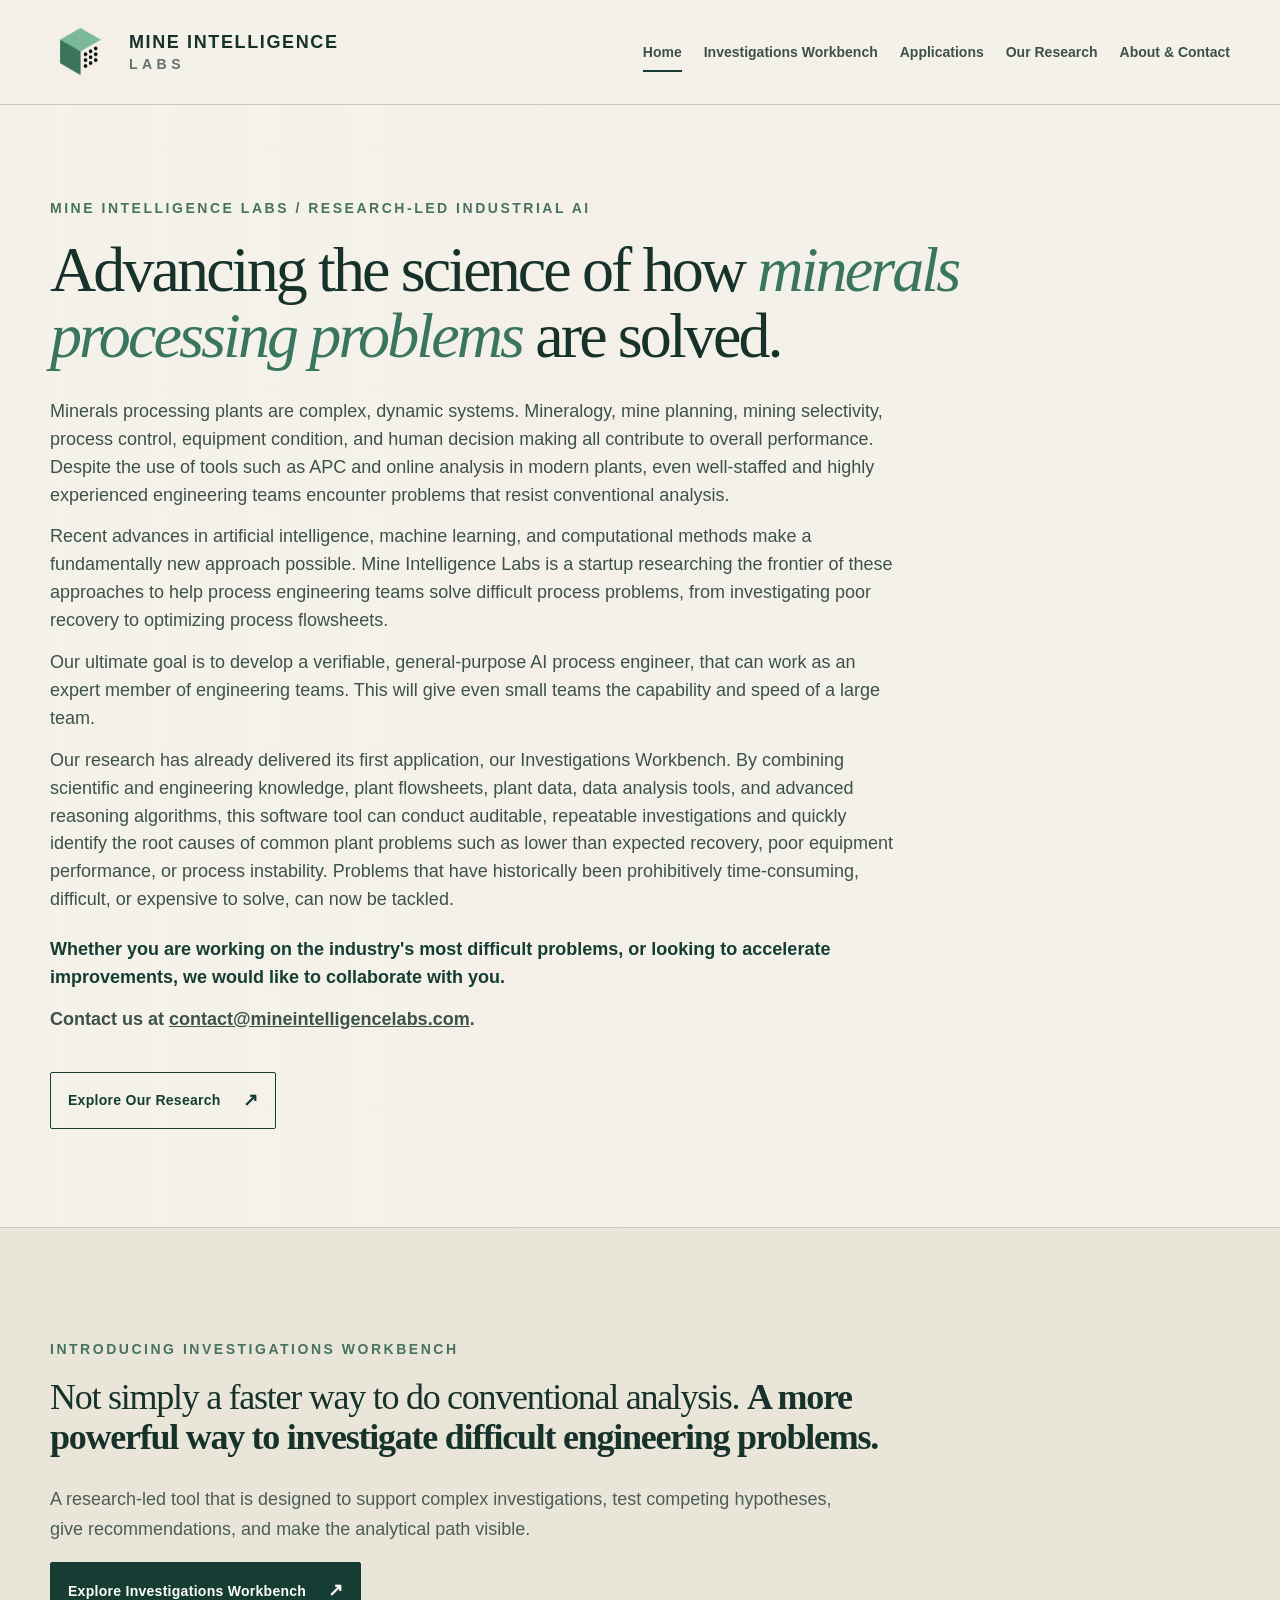
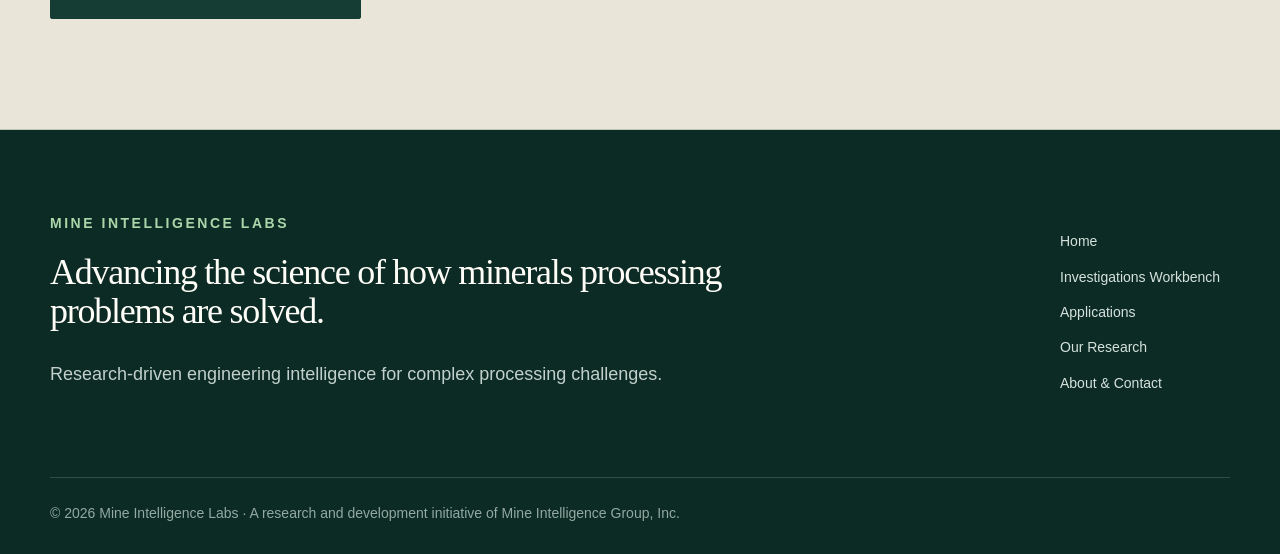
==== commit a0158904: "Update homepage research button label" ====
--- a/index.html
+++ b/index.html
@@ -22,7 +22,7 @@
         <p class="ambition"><strong>Whether you are working on the industry's most difficult problems, or looking to accelerate improvements, we would like to collaborate with you.</strong></p>
         <p><strong>Contact us at <a href="mailto:contact@mineintelligencelabs.com">contact@mineintelligencelabs.com</a>.</strong></p>
       </div>
-      <div class="actions"><a class="button outline" href="approach.html">Our Research<span class="arrow" aria-hidden="true">↗</span></a></div>
+      <div class="actions"><a class="button outline" href="approach.html">Explore Our Research<span class="arrow" aria-hidden="true">↗</span></a></div>
     </div></section>
     <section class="section alt"><div class="wrap"><p class="eyebrow">INTRODUCING INVESTIGATIONS WORKBENCH</p><h2>Not simply a faster way to do conventional analysis. <strong>A more powerful way to investigate difficult engineering problems.</strong></h2><p class="lead">A research-led tool that is designed to support complex investigations, test competing hypotheses, give recommendations, and make the analytical path visible.</p><a class="button" href="process-engineer.html">Explore Investigations Workbench<span class="arrow" aria-hidden="true">↗</span></a></div></section>
   </main>
